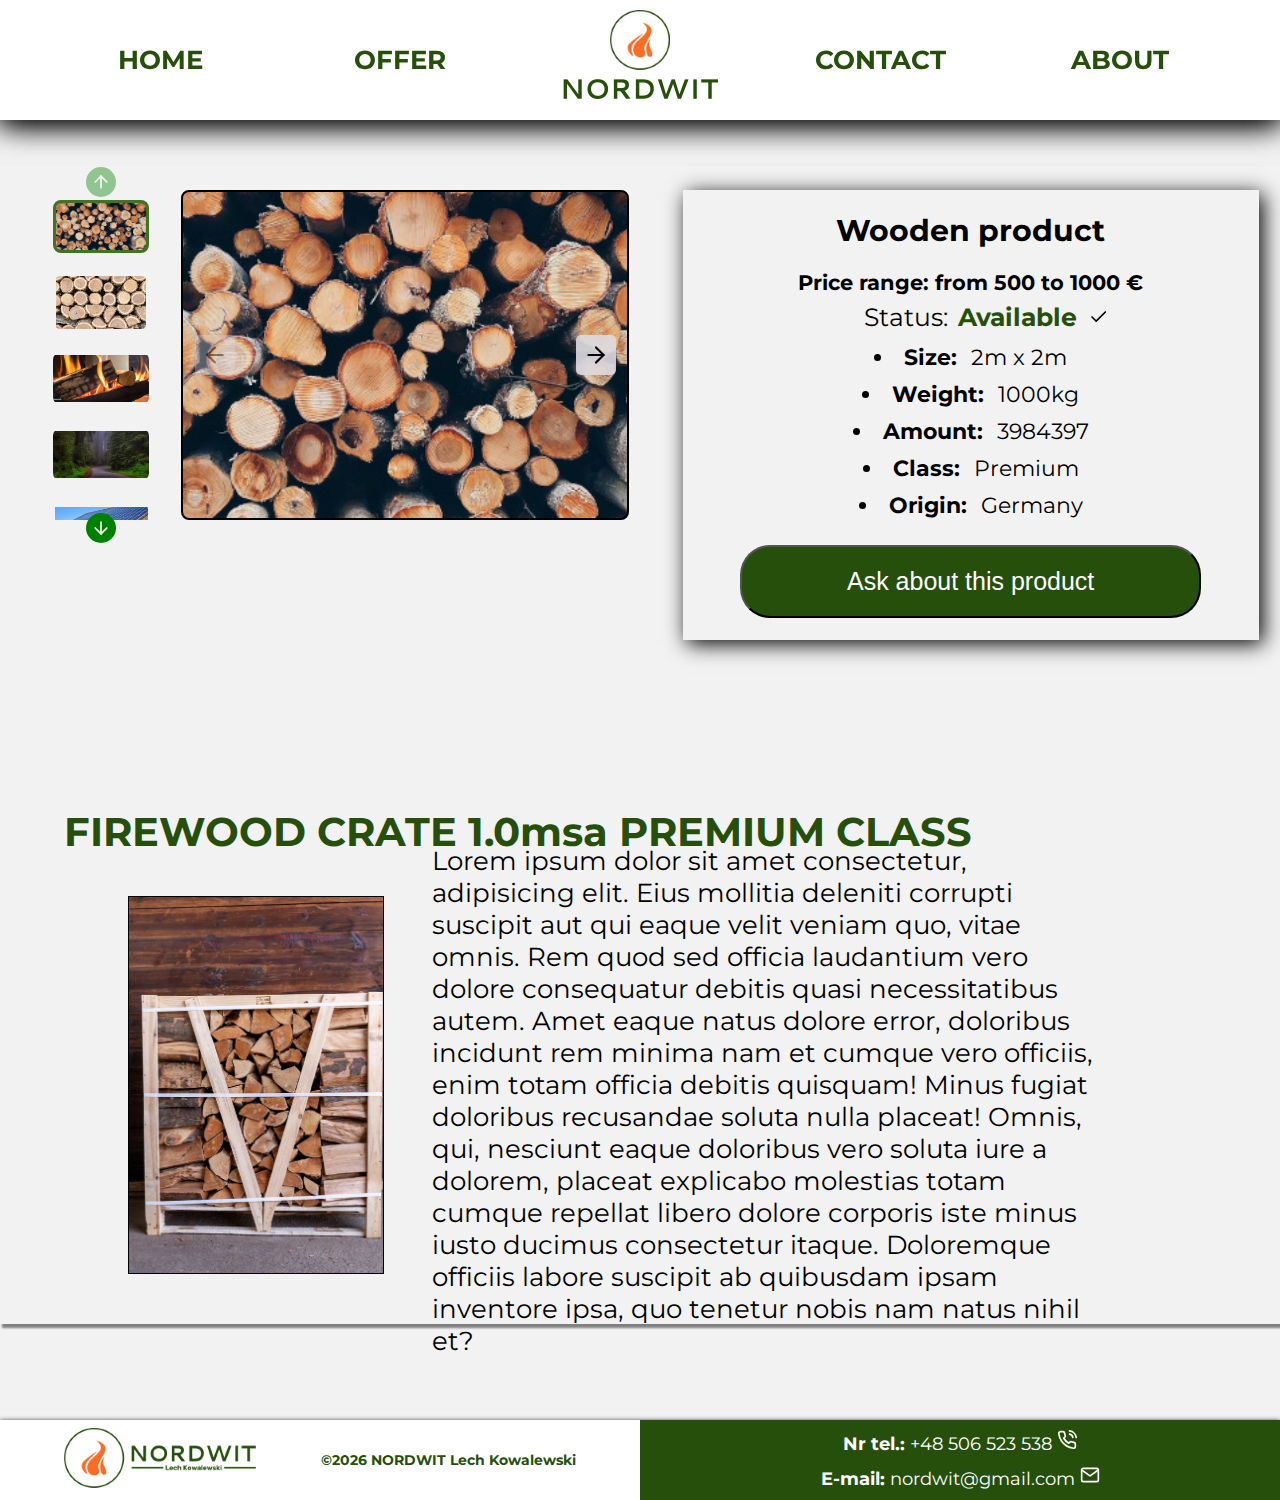
==== html/slider-prototype.html @ c37dd150 "slider page upgrade" ====
<!DOCTYPE html>
<html lang="pl">

<head>
	<meta charset="UTF-8" />
	<meta name="viewport" content="width=device-width, initial-scale=1.0" />
	<title>Document</title>
	<link rel="preconnect" href="https://fonts.googleapis.com" />
	<link rel="preconnect" href="https://fonts.gstatic.com" crossorigin />
	<link href="https://fonts.googleapis.com/css2?family=Montserrat:wght@300;400;700&display=swap" rel="stylesheet" />
	<link rel="stylesheet" href="../css/main.css" />
	<link rel="stylesheet" href="../css/slider-proto.css" />
</head>

<body id="top">
	<div class="offset"></div>

	<nav class="nav">
		<button class="burger-btn">
			<div class="burger-btn__box">
				<div class="burger-btn__bars"></div>
			</div>
		</button>

		<div class="solo-logo-item-1">
			<a href="#top"><img class="solo-logo-item-img" src="../img/logo-width.png" alt="logo" /></a>
		</div>

		<div class="mobile-nav">
			<div class="nav__items">
				<div class="mb-nav__item mb-nav__item-first">
					<div class="dropdown__mobile">
						<div class="dropdown__mobile-LinkAndIconBox">
							<a href="#" class="dropdown__mobile--mainDropdownItem">Offer
							</a>
							<div class="dropdown__mobile-icon">
								<a href="#">
									<div class="show-more-icon">
										<img src="../img/plus-small.svg" class="plus showProperMobileDropdownIcon"
											alt="" />
										<img src="../img/minus-small.svg" class="minus" alt="" />
									</div>
								</a>
							</div>
						</div>
						<div class="dropdown__mobile-list">
							<div class="dropdown__mobile-list-item">
								<a href="#firewood">-Firewood ➤</a>
							</div>
							<div class="dropdown__mobile-list-item">
								<a href="#kindling">-Kindling ➤</a>
							</div>
							<div class="dropdown__mobile-list-item">
								<a href="#briquette">-Briquette ➤</a>
							</div>
							<div class="dropdown__mobile-list-item">
								<a href="#pellet">-Pellet ➤</a>
							</div>
						</div>
					</div>
				</div>
				<div class="mb-nav__item">
					<a href="#top" class="">HOME</a>
				</div>
				<div class="mb-nav__item">
					<a href="#about" class="">About</a>
				</div>
				<div class="mb-nav__item">
					<a href="#contact" class="">Contact</a>
				</div>
			</div>
		</div>

		<div class="pc-nav nav">
			<div class="pc-nav-box wrapper">
				<a class="pc-nav__item pc-nav__item--animation" href="#top">Home</a>
				<div class="pc-nav__item pc-nav__item--animation pc-nav__item--dropdown" href="#">
					<a href="#">Offer</a>
					<div class="dropdown">
						<ul class="dropdown__list">
							<li class="dropdown__list-item">
								<a href="#firewood">firewood</a>
							</li>
							<li class="dropdown__list-item">
								<a href="#kindling">Kindling</a>
							</li>
							<li class="dropdown__list-item">
								<a href="#briquette">briquette</a>
							</li>
							<li class="dropdown__list-item">
								<a href="#pellet">Pellet</a>
							</li>
						</ul>
					</div>
				</div>
				<!-- pc-nav__item--dropdown -->
				<div class="pc-nav__item pc-nav__logo-item">
					<a href="#top">
						<div class="logo-item-1">
							<img src="../img/logo-circle-pc-apr.png" alt="logo" />
						</div>
						<div class="logo-item-2">
							<img src="../img/logo-nordwit-sign.png" alt="logo" />
						</div>
					</a>
				</div>

				<a class="pc-nav__item pc-nav__item--animation" href="#contact">Contact</a>
				<a class="pc-nav__item pc-nav__item--animation" href="#about">ABOUT</a>
			</div>
		</div>
	</nav>

	<header>
		<div class="slider">
			<div class="slider__otherPhotos-box">
				<div class="small-arrow small-arrow-left">
					<img src="../img/arrow-up.svg" alt="" class="" />
				</div>
				<div class="thumbnails-box">
					<div class="img-box first">
						<div class="image image-one active"></div>
					</div>
					<div class="img-box">
						<div class="image image-two"></div>
					</div>
					<div class="img-box">
						<div class="image image-three"></div>
					</div>
					<div class="img-box">
						<div class="image image-four"></div>
					</div>
					<div class="img-box">
						<div class="image image-five"></div>
					</div>
				</div>
				<div class="small-arrow small-arrow-right">
					<img src="../img/arrow-down.svg" alt="" />
				</div>
			</div>
			<div class="slider__mainPhoto-box">
				<div class="arrow arrow-left">
					<img src="../img/arrow-left.svg" alt="" />
				</div>
				<div class="photo"></div>
				<div class="arrow arrow-right">
					<img src="../img/arrow-right-black.svg" alt="" />
				</div>
			</div>
		</div>
		<div class="product">
			<h1 class="product__title">Wooden product</h1>
			<h2 class="product__price-range">Price range: from 500 to 1000 €</h2>
			<div class="product__availability-status">
				<div class="status-name">
					<p>Status: <span>Available</span></p>
					<div class="status-icon">
						<img src="../img/check.svg" alt="" />
					</div>
				</div>
			</div>
			<div class="product__description">
				<ul>
					<li>Size: <span>2m x 2m</span></li>
					<li>Weight: <span>1000kg</span></li>
					<li>Amount: <span>3984397</span></li>
					<li>Class: <span>Premium</span></li>
					<li>Origin: <span>Germany</span></li>
				</ul>
			</div>
			<button class="product__ask-for-more">Ask about this product</button>
		</div>
	</header>
	<main class="slider-main">
		<div class="product__description-box">
			<div class="wrapper">

				<div class="product__description-content">
					<div class="product__description-content--title">
						<h2>FIREWOOD CRATE 1.0msa PREMIUM CLASS</h2>
					</div>
					<div class="product__description-content--img product__description-content--img__one"> 
					</div>
					<div class="product__description-content--text">
						<p>Lorem ipsum dolor sit amet consectetur, adipisicing elit. Eius mollitia deleniti corrupti
							suscipit aut qui eaque velit veniam quo, vitae omnis. Rem quod sed officia laudantium vero
							dolore consequatur debitis quasi necessitatibus autem. Amet eaque natus dolore error,
							doloribus
							incidunt rem minima nam et cumque vero officiis, enim totam officia debitis quisquam! Minus
							fugiat doloribus recusandae soluta nulla placeat! Omnis, qui, nesciunt eaque doloribus vero
							soluta iure a dolorem, placeat explicabo molestias totam cumque repellat libero dolore
							corporis
							iste minus iusto ducimus consectetur itaque. Doloremque officiis labore suscipit ab
							quibusdam
							ipsam inventore ipsa, quo tenetur nobis nam natus nihil et?</p>
					</div>
				</div>
			</div>
		</div>
	</main>
	<footer>
		<div class="wrapper">
			<div class="footer__left">
				<div class="footer__left-logobox">
					<img src="../img/logo-width.png" alt="Logo" />
				</div>
				<div class="footer__left-textbox">
					<p>
						&copy;<span class="footer__date"></span> NORDWIT Lech Kowalewski
					</p>
				</div>
			</div>

			<div class="footer__right">
				<p>
					<span> Nr tel.: </span>
					<a href="tel: 0048506523538">
						+48 506 523 538 <img src="../img/phone-call.svg" alt="" /></a>
				</p>
				<p>
					<span> E-mail: </span>
					<a href="mailto: nordwit@gmail.com">nordwit@gmail.com <img src="../img/mail.svg" alt="" /></a>
				</p>
			</div>
		</div>
	</footer>

	<script src="../JS/script.js"></script>
	<script src="../JS/slider.js"></script>
</body>

</html>
---- css/main.css ----
@keyframes showItems {
  from {
    opacity: 0;
  }
  to {
    opacity: 1;
  }
}
@keyframes hide {
  from {
    opacity: 1;
  }
  to {
    opacity: 0;
  }
}
@keyframes show {
  from {
    opacity: 0;
  }
  to {
    opacity: 1;
  }
}
@keyframes showShadow {
  from {
    opacity: 0;
    transform: translateX(-100%);
  }
  to {
    opacity: 1;
    transform: translateX(0%);
  }
}
@keyframes hideShadow {
  from {
    opacity: 1;
    transform: translateX(0%);
  }
  to {
    opacity: 0;
    transform: translateX(-100%);
  }
}
@keyframes showCardsText {
  from {
    top: 150%;
  }
  to {
    top: 110%;
  }
}
* {
  box-sizing: border-box;
  margin: 0;
  padding: 0;
}

html {
  scroll-behavior: smooth;
  font-size: 62.5%;
}

.mobileMenuLock {
  overflow: hidden;
}

.wrapper {
  max-width: 1200px;
  width: 100%;
  margin: 0 auto;
}
.wrapper__offer {
  max-width: 1920px;
}

.hideShadow {
  animation: hideShadow 0.5s cubic-bezier(0.455, 0.03, 0.515, 0.955) forwards;
}

.showShadow {
  animation: showShadow 0.5s cubic-bezier(0.455, 0.03, 0.515, 0.955) forwards;
}

.hide {
  animation: hide 1.4s linear forwards;
}

.show {
  animation: show 1.4s linear forwards;
}

.showCardsText {
  animation: showCardsText 0.4s linear forwards;
}

.offset {
  position: absolute;
  top: 0;
  left: 0;
  background-color: rgba(0, 0, 0, 0.3);
  height: 100%;
  width: 30vw;
  z-index: 1001;
  transform: translateX(-100%);
  opacity: 0;
}

.section {
  padding: 5rem 0 10rem 0;
}

.section-title {
  font-size: 3rem;
  text-align: center;
  text-transform: uppercase;
  color: #264f0b;
}

body {
  position: relative;
  background-color: #f2f2f2;
  font-family: "Montserrat", sans-serif;
  font-size: 1.6rem;
}

.nav {
  position: sticky;
  top: 0;
  left: 0;
  display: flex;
  justify-content: space-between;
  align-items: center;
  height: 90px;
  width: 100%;
  padding: 0;
  background-color: #fff;
  box-shadow: 0px 1px 30px #000;
  z-index: 1000;
}
.nav .burger-btn {
  position: absolute;
  right: 15px;
  padding: 1em;
  background-color: transparent;
  border: 1px solid transparent;
  cursor: pointer;
  z-index: 1001;
}
.nav .burger-btn:focus {
  outline: none;
  border: 1px solid #264f0b;
  border-radius: 10px;
}
.nav .burger-btn__box {
  position: relative;
  width: 40px;
  height: 30px;
}
.nav .burger-btn__bars, .nav .burger-btn__bars::after, .nav .burger-btn__bars::before {
  position: absolute;
  right: 0;
  height: 4px;
  content: "";
  background-color: #264f0b;
}
.nav .burger-btn__bars {
  width: 100%;
}
.nav .burger-btn__bars::after {
  top: 13px;
  width: 100%;
}
.nav .burger-btn__bars::before {
  top: 27px;
  width: 100%;
}
.nav .solo-logo-item-1 {
  position: absolute;
  top: 50%;
  left: 0%;
  transform: translate(0%, -50%);
  margin-top: 2px;
  padding: 5px 15px;
}
.nav .mobile-nav {
  position: fixed;
  top: 0;
  display: flex;
  flex-direction: column;
  justify-content: space-around;
  transform: translateX(100%);
  transition: 0.5s cubic-bezier(0.455, 0.03, 0.515, 0.955);
  height: 100vh;
  width: 100%;
  background-color: #fff;
  z-index: 100;
}
.nav .mobile-nav--active {
  transform: translateX(30%);
}
.nav .mobile-nav .nav__items {
  display: flex;
  flex-direction: column;
  justify-content: space-around;
  align-items: flex-start;
  height: 60vh;
  width: 100%;
}
.nav .mobile-nav .nav__items .mb-nav__item {
  margin-left: 30px;
  width: 100vw;
}
.nav .mobile-nav .nav__items .mb-nav__item-first {
  width: auto;
}
.nav .mobile-nav .nav__items .mb-nav__item a {
  padding: 30px 30px 30px 0;
  width: 100%;
  height: 100%;
  display: block;
  font-weight: bold;
  font-size: 2.4rem;
  text-transform: uppercase;
  text-decoration: none;
  color: #264f0b;
  outline: none;
  transition: transform 0.3s;
}
.nav .mobile-nav .nav__items .mb-nav__item .dropdown__mobile {
  position: relative;
  transition: margin-bottom 0.5s cubic-bezier(0.165, 0.84, 0.44, 1);
}
.nav .mobile-nav .nav__items .mb-nav__item .dropdown__mobile--active {
  margin-bottom: 30vh;
}
.nav .mobile-nav .nav__items .mb-nav__item .dropdown__mobile--mainDropdownItem {
  padding: 30px 45px 30px 0;
}
.nav .mobile-nav .nav__items .mb-nav__item .dropdown__mobile-LinkAndIconBox {
  display: flex;
  margin-top: 2.5em;
}
.nav .mobile-nav .nav__items .mb-nav__item .dropdown__mobile-icon {
  position: relative;
}
.nav .mobile-nav .nav__items .mb-nav__item .dropdown__mobile-icon a {
  display: block;
  padding: 30px 45px;
  font-size: 1.8rem;
  width: 100%;
  height: 100%;
}
.nav .mobile-nav .nav__items .mb-nav__item .dropdown__mobile-icon .show-more-icon {
  position: absolute;
  display: flex;
  justify-content: center;
  align-items: center;
  top: 50%;
  left: 50%;
  width: 23px;
  transform: translate(-50%, -50%);
  height: 23px;
  border-radius: 50%;
  background-color: #264f0b;
}
.nav .mobile-nav .nav__items .mb-nav__item .dropdown__mobile-icon .show-more-icon .plus {
  opacity: 0;
  display: none;
}
.nav .mobile-nav .nav__items .mb-nav__item .dropdown__mobile-icon .show-more-icon .minus {
  opacity: 0;
  display: none;
}
.nav .mobile-nav .nav__items .mb-nav__item .dropdown__mobile-icon .show-more-icon .showProperMobileDropdownIcon {
  opacity: 1;
  display: block;
}
.nav .mobile-nav .nav__items .mb-nav__item .dropdown__mobile-list {
  position: absolute;
  height: 30vh;
  display: flex;
  flex-direction: column;
  justify-content: space-around;
  top: 100%;
  left: 0;
  transform: scaleY(0);
  transform-origin: top;
  list-style-type: none;
  transition: transform 0.5s cubic-bezier(0.165, 0.84, 0.44, 1);
}
.nav .mobile-nav .nav__items .mb-nav__item .dropdown__mobile-list--active {
  transform: scaleY(1);
}
.nav .mobile-nav .nav__items .mb-nav__item .dropdown__mobile-list-item {
  width: 100vw;
  padding-left: 5%;
  text-align: left;
}
.nav .mobile-nav .nav__items .mb-nav__item .dropdown__mobile-list-item a {
  position: relative;
  font-size: 1.8rem;
  padding: 0.6em 0.3em 0.6em 0;
}
.nav .pc-nav {
  height: 100%;
  width: 100%;
  display: none;
}
.nav .pc-nav-box {
  display: flex;
}
.nav .pc-nav__item {
  width: 100%;
  height: 100%;
  line-height: 120px;
  text-align: center;
  font-size: 1.6em;
  text-transform: uppercase;
  text-decoration: none;
  color: #264f0b;
  font-weight: bold;
  outline: none;
  transition: scale 0.5s, color 0.5s;
}
.nav .pc-nav__item--animation::after {
  content: "";
  position: absolute;
  width: 100%;
  left: 0;
  margin: 0 auto;
  bottom: 30px;
  height: 2px;
  transform: scaleX(0);
  transition: transform 0.3s;
  background-color: #447224;
}
.nav .pc-nav__item--animation:hover::after {
  transform: scaleX(0.5);
}
.nav .pc-nav__item--dropdown {
  position: relative;
  display: block;
}
.nav .pc-nav__item--dropdown a {
  width: 100%;
  height: 100%;
  display: block;
  color: #264f0b;
  line-height: 120px;
  font-size: 2.6rem;
  font-weight: bold;
  text-transform: uppercase;
  text-decoration: none;
  transition: scale 0.5s, color 0.3s;
}
.nav .pc-nav__item--dropdown .dropdown {
  position: absolute;
  width: 100%;
  top: 115px;
  opacity: 0;
  display: none;
  left: 0;
}
.nav .pc-nav__item--dropdown .dropdown a {
  line-height: 80px;
}
.nav .pc-nav__item--dropdown .dropdown a:hover {
  scale: 0.8;
  color: #447224;
}
.nav .pc-nav__item--dropdown .dropdown__list {
  display: flex;
  flex-direction: column;
  list-style-type: none;
}
.nav .pc-nav__item--dropdown .dropdown__list-item {
  width: 100%;
  height: 80px;
  background-color: #fff;
  text-align: center;
  border-bottom: 1px solid #000;
}
.nav .pc-nav__item--dropdown:hover .dropdown {
  display: block;
  animation: showItems 0.5s linear forwards;
}
.nav .pc-nav__item:focus {
  scale: 1.1;
}
.nav .pc-nav__item:hover {
  scale: 1.1;
  color: #447224;
}
.nav .pc-nav__logo-item {
  display: flex;
  flex-direction: column;
  padding-top: 10px;
  line-height: 30px;
}
.nav .pc-nav__logo-item a {
  outline: none;
  transition: scale 0.5s;
}
.nav .pc-nav__logo-item a:focus {
  scale: 1.1;
}

.header {
  width: 100%;
  height: calc(60vh - 100px);
}
.header__carousel {
  width: 100%;
  height: 100%;
  position: relative;
  overflow: hidden;
}
.header__carousel-photo {
  width: 100%;
  height: 100%;
  background-image: url("../img/carousel-item1-big.jpg");
  background-size: cover;
  background-position: 0 0;
  background-repeat: no-repeat;
}
.header__carousel-box {
  position: absolute;
  top: 0;
  left: 50%;
  transform: translateX(-50%);
  width: 100%;
  height: 100%;
}
.header__carousel-shadow {
  position: absolute;
  width: 100%;
  height: 100%;
  top: 0;
  left: 0;
  background-color: rgba(0, 0, 0, 0.6);
}
.header__carousel-text {
  position: absolute;
  width: 100%;
  top: 50%;
  left: 50%;
  padding: 0 1.4rem;
  transform: translate(-50%, -50%);
  text-align: center;
  color: #fff;
}
.header__carousel-text h1 {
  font-size: 2.4rem;
  margin-bottom: 0.5em;
}
.header__carousel-text p {
  font-size: 1.8rem;
  padding: 1em;
}

main {
  min-height: 100vh;
  overflow: hidden;
  position: relative;
}

.cards {
  width: 100%;
}
.cards__box {
  width: 100%;
  display: flex;
  flex-direction: row;
  flex-wrap: wrap;
  justify-content: space-evenly;
  padding-top: 2.6em;
}
.cards__item {
  width: 80%;
  height: 400px;
  position: relative;
  margin-bottom: 4em;
  border: 1px solid #000;
  overflow: hidden;
  border-top-left-radius: 8px;
  border-top-right-radius: 8px;
  cursor: pointer;
  transition: scale 0.5s;
}
.cards__item-shadow {
  position: absolute;
  top: -100%;
  left: 0;
  background-color: rgba(255, 255, 255, 0.7);
  width: 100%;
  height: 100%;
  transition: top 0.7s;
}
.cards__item-shadow--btn {
  display: flex;
  justify-content: center;
  align-items: center;
  position: absolute;
  top: 50%;
  left: 50%;
  transform: translate(-50%, -50%);
  height: 100px;
  width: 100px;
  border: 5px solid #264f0b;
  border-radius: 50%;
}
.cards__item-shadow--btn img {
  scale: 0.05;
  color: white;
}
.cards__item-photo {
  width: 100%;
  height: 100%;
  overflow: hidden;
  background-size: cover;
  background-position: center;
  background-repeat: no-repeat;
}
.cards__item-photo--one {
  background-image: url("../img/firewood-small.jpg");
}
.cards__item-photo--two {
  background-image: url("../img/briquette-small.jpg");
}
.cards__item-photo--three {
  background-image: url("../img/kindling-small.jpg");
}
.cards__item-photo--four {
  background-image: url("../img/pellet-small.jpg");
}
.cards__item-text {
  position: absolute;
  top: 150%;
  left: -100%;
  transform: translate(50%, -50%);
  width: 150%;
  height: 100%;
  background-color: #fff;
  transition: top 0.7s;
}
.cards__item-title {
  position: absolute;
  top: 6%;
  left: 50%;
  transform: translate(-50%);
  font-size: 2.7rem;
  color: #264f0b;
  text-align: center;
}
.cards__item-description {
  position: absolute;
  top: 21%;
  left: 50%;
  transform: translate(-50%);
  color: #264f0b;
}
.cards__item-description--desktop {
  display: none;
}
.cards__item-description--desktop .card_info {
  display: block;
}
.cards__item-description--mobile {
  width: 60%;
  height: 60px;
  border: 2px solid #264f0b;
  border-radius: 20px;
}
.cards__item-description-btn {
  display: block;
  width: 100%;
  height: 100%;
  color: #264f0b;
}
.cards__item-description-btn p {
  position: absolute;
  top: 50%;
  transform: translate(0, -50%);
  padding-left: 2em;
}
.cards__item-description-btn .read-more {
  width: 45px;
  height: 45px;
  position: absolute;
  top: 50%;
  left: 80%;
  transform: translate(0, -50%);
}
.cards__item-description-btn .icon_holder {
  position: absolute;
  background-color: #264f0b;
  border-radius: 50%;
}
.cards__item-description-btn .icon_holder-desktop {
  top: 50%;
  left: 80%;
  transform: translate(0, -50%);
}
.cards__item-description-btnImg {
  position: absolute;
  top: 50%;
  left: 50%;
  transform: translate(-50%, -50%);
}

.products {
  width: 100%;
}
.products__box {
  width: 100%;
  display: flex;
  flex-direction: column;
  justify-content: center;
  align-items: center;
}
.products__classlist {
  margin-left: 70%;
}
.products__classlist select {
  height: 50px;
  width: 150px;
  background-color: transparent;
  border: 2px solid #264f0b;
}
.products-title {
  margin-left: 15%;
  font-weight: bold;
  margin-bottom: 2rem;
  display: none;
}
.products-title p {
  color: #264f0b;
  text-transform: uppercase;
  font-size: 3em;
}
.products__item {
  display: flex;
  flex-direction: column;
  justify-content: center;
  align-items: center;
  width: 90%;
  height: 350px;
  border: 3px solid #264f0b;
  border-radius: 20px;
  overflow: hidden;
  margin-bottom: 1.5rem;
}
.products__item-img {
  position: relative;
  height: 60%;
  width: 100%;
  background-size: cover;
  background-position: center;
}
.products__item-img--one {
  background-image: url(../img/crate_1.png);
}
.products__item-img::after {
  content: "";
  position: absolute;
  top: 50%;
  right: -23%;
  transform: translateY(-50%);
  height: 90%;
  width: 1px;
  background-color: gray;
  display: none;
}
.products__item-content {
  position: relative;
  display: flex;
  flex-direction: column;
  justify-content: space-evenly;
  align-items: center;
  width: 100%;
  height: 40%;
}
.products__item-content--element {
  color: #264f0b;
}
.products__item-content--title p {
  text-align: left;
  font-size: 1.5em;
  font-weight: bold;
}
.products__item-content--description {
  margin-top: 1rem;
  width: 40%;
  height: auto;
  display: none;
}
.products__item-content--description p {
  font-size: 1em;
}
.products__item-content--list {
  width: 20%;
  margin-top: 1rem;
  list-style-position: inside;
  display: none;
}
.products__item-content--additional {
  height: 35%;
  width: 80%;
  background-color: none;
  border: 4px solid #264f0b;
  border-radius: 12px;
  box-shadow: 2px 2px 2px 2px #264f0b;
  transition: box-shadow 0.3s;
  cursor: pointer;
}
.products__item-content--additional a {
  text-decoration: none;
}
.products__item-content--additional p {
  height: 100%;
  width: 100%;
  display: flex;
  justify-content: center;
  align-items: center;
  font-size: 20px;
  text-transform: uppercase;
  text-align: center;
  font-weight: 600;
  color: #264f0b;
}
.products__item-content--additional:hover {
  box-shadow: none;
}

.kindling .cards__item-photo--one {
  background-image: url("../img/kindling-small.jpg");
}
.kindling .cards__item-photo--two {
  background-image: url("../img/kindling2.jpg");
}
.kindling .cards__item-photo--three {
  background-image: url("../img/kindling3.webp");
}

.briquette .cards__item-photo--one {
  background-image: url("../img/ruf.jpg");
}
.briquette .cards__item-photo--two {
  background-image: url("../img/pinikay.jpg");
  background-position-y: -100px;
  background-position-x: -100px;
}

.firewood.section,
.kindling.section,
.briquette.section {
  padding: 4rem 0 1rem 0;
  scroll-margin-top: 10em;
}

.contact {
  padding-top: 1.5em;
  display: flex;
  flex-direction: column;
  justify-content: center;
  align-items: center;
}
.contact-title {
  align-self: start;
  margin-left: 10%;
  font-weight: bold;
}
.contact-title p {
  color: #264f0b;
  text-transform: uppercase;
  font-size: 2em;
  margin-bottom: 10%;
}
.contact__map-box {
  margin: 0 auto 3%;
  width: 90%;
  height: 30vh;
  margin-bottom: 3%;
  border: 2px solid #264f0b;
}
.contact__contact-box a {
  text-decoration: underline;
  text-underline-position: below;
  text-underline-offset: 3px;
  color: #264f0b;
}
.contact__address-box, .contact__company-box, .contact__contact-box {
  width: 90%;
  margin: 0 auto;
  margin-bottom: 5%;
}
.contact__address-box h4,
.contact__address-box p, .contact__company-box h4,
.contact__company-box p, .contact__contact-box h4,
.contact__contact-box p {
  color: #264f0b;
}
.contact__address-box {
  margin-bottom: 25%;
}
.contact__form-box {
  height: 60vh;
  width: 100%;
}
.contact__form-box form {
  text-align: left;
  width: 100%;
  height: 100%;
  display: flex;
  flex-direction: column;
  justify-content: center;
  align-items: left;
}
.contact__form-box form label {
  padding-top: 10px;
  font-size: 2rem;
  margin: 0 auto;
  width: 90%;
  color: #264f0b;
}
.contact__form-box form input {
  min-height: 40px;
}
.contact__form-box form textarea {
  min-height: 100px;
}
.contact__form-box form input,
.contact__form-box form textarea {
  font-size: 1em;
  background-color: none;
  border: 2px solid #264f0b;
  border-radius: 5px;
  margin: auto;
  min-width: 90%;
  max-width: 90%;
  max-height: 100px;
}
.contact__form-box form input[type=submit] {
  background-color: #264f0b;
  color: #fff;
  margin-top: 5%;
  cursor: pointer;
}
.contact__form-box form input[type=submit]:active {
  background-color: #447224;
  scale: 0.98;
}

.form__afterpage {
  height: 100vh;
  width: 100%;
  display: flex;
  justify-content: center;
  align-items: center;
}
.form__afterpage div {
  font-size: 2.8rem;
  width: 100%;
  height: 100%;
  display: flex;
  justify-content: center;
  flex-direction: column;
  align-items: center;
  text-align: center;
}
.form__afterpage div h1 {
  color: #264f0b;
  margin-bottom: 1rem;
}
.form__afterpage div a {
  color: black;
}
.form__afterpage div a p {
  color: black;
}

.about-title p {
  font-size: 2em;
}
.about__box {
  width: 90%;
  margin: auto;
  box-shadow: 4px 4px 20px #000;
}
.about__box-text {
  padding: 5%;
  color: #264f0b;
  font-size: 1em;
}

.contact .contact-title,
.about .about-title {
  align-self: start;
  margin-left: 10%;
  font-weight: bold;
}
.contact .contact-title p,
.about .about-title p {
  color: #264f0b;
  text-transform: uppercase;
  margin-bottom: 10%;
}

footer {
  position: relative;
  margin-top: auto;
  height: 80px;
  width: 100%;
  box-shadow: 0px 1px 5px #000;
}
footer .footer__left {
  position: absolute;
  top: 0;
  left: 0;
  display: flex;
  flex-direction: column;
  justify-content: center;
  align-items: center;
  width: 50%;
  height: 100%;
  background-color: #fff;
  color: #264f0b;
}
footer .footer__left-logobox img {
  scale: 0.7;
}
footer .footer__left-textbox {
  font-size: 0.8rem;
  font-weight: bold;
  display: none;
}
footer .footer__right {
  position: absolute;
  top: 0;
  right: 0;
  width: 50%;
  height: 100%;
  display: flex;
  flex-direction: column;
  justify-content: space-evenly;
  align-items: center;
  color: #fff;
  font-size: 1.3rem;
  background-color: #264f0b;
}
footer .footer__right span {
  display: none;
}
footer .footer__right img {
  display: none;
}
footer .footer__right a {
  text-decoration: none;
  color: #fff;
}

@media (min-width: 390px) and (max-width: 600px) {
  .products__item {
    width: 80%;
    height: 50vh;
    margin-bottom: 1.8rem;
  }
  .products__item-content--additional p {
    line-height: 50px;
    font-size: 24px;
  }
  footer .footer__left-logobox img {
    scale: 0.9;
  }
  footer .footer__right {
    font-size: 1.5rem;
  }
}
@media (max-width: 568px) {
  .nav .mobile-nav .nav__items .mb-nav__item {
    margin-top: 2%;
    margin-bottom: 2%;
  }
  .nav .mobile-nav .nav__items .mb-nav__item a {
    padding: 15px 15px 15px 0;
    font-size: 2rem;
  }
  .nav .mobile-nav .nav__items .mb-nav__item .dropdown__mobile--mainDropdownItem {
    padding: 15px 45px 15px 0;
  }
  .nav .mobile-nav .nav__items .mb-nav__item .dropdown__mobile-icon a {
    padding: 10px 20px;
  }
  .img-carousel-section {
    margin-top: 20px;
  }
  .cards {
    margin-top: 1rem;
  }
}
@media (min-width: 768px) {
  .nav {
    height: 120px;
  }
  .nav .mobile-nav .nav__items .mb-nav__item a {
    font-size: 3.2rem;
  }
  .nav .mobile-nav .nav__items .mb-nav__item .dropdown__mobile-icon .show-more-icon {
    width: 30px;
    height: 30px;
  }
  .nav .mobile-nav .nav__items .mb-nav__item .dropdown__mobile-list-item a {
    padding: 1em 2em 1em 0;
    font-size: 2.5rem;
  }
  .header__carousel-text {
    color: #fff;
  }
  .header__carousel-text h1 {
    font-size: 4rem;
    margin-bottom: 0.8em;
  }
  .header__carousel-text p {
    font-size: 2.6rem;
  }
  .section-title {
    font-size: 4rem;
  }
  .cards__item {
    width: 45%;
    height: 400px;
  }
  .cards__item-title {
    font-size: 2.8rem;
  }
  .cards__item-description {
    font-size: 1.7rem;
  }
  .cards__item-description--mobile {
    top: 18%;
    padding: 2em 0;
  }
  .cards__item-description-btn .read-more {
    width: 50px;
    height: 50px;
  }
  .products__box {
    flex-direction: row;
    flex-wrap: wrap;
  }
  .products__item {
    height: 400px;
    width: 45%;
    margin: 2.5%;
  }
  .products__item-content--additional p {
    line-height: 45px;
  }
  .contact-title p {
    font-size: 2.4em;
    margin-bottom: 10%;
  }
  .contact__address-box {
    margin-bottom: 0%;
  }
  .contact__address-box h4 {
    font-size: 25px;
  }
  .contact__address-box p {
    font-size: 20px;
  }
  .contact__form-box form label {
    padding-top: 0;
  }
  .contact__form-box form input {
    margin: 0 auto 2% auto;
  }
  .contact__form-box form textarea {
    margin: 0 auto;
  }
  .about-title {
    font-size: 2em;
  }
  .about__box-text {
    font-size: 2.5rem;
  }
  footer .footer__left-logobox img {
    scale: 1;
  }
  footer .footer__right {
    font-size: 2rem;
  }
  footer .footer__right img {
    display: inline;
  }
}
@media (min-width: 1000px) {
  .cards__item {
    height: 5vh;
    width: 40%;
    height: 550px;
  }
  .cards__item-title {
    font-size: 3.2rem;
  }
  .cards__item-description--mobile {
    top: 23%;
  }
  .cards__item-description-btn {
    height: 70px;
  }
  .cards__item-description-btn p {
    font-size: 18px;
  }
  .cards__item-description-btn .read-more {
    left: 80%;
  }
  .products__item {
    height: 500px;
  }
  .products__item-content--title p {
    font-size: 3.2rem;
  }
  .products__item-content--additional p {
    font-size: 2.4rem;
    line-height: 55px;
  }
  main {
    min-height: 90vh;
  }
  .contact {
    height: 100%;
    padding-bottom: 0;
  }
  .contact-title p {
    font-size: 3em;
    margin-bottom: 5%;
  }
  .contact__address-box {
    margin-bottom: 2%;
  }
  .contact__address-box h4 {
    font-size: 25px;
  }
  .contact__address-box p {
    font-size: 20px;
  }
  .contact__form-box {
    height: auto;
  }
  .contact__form-box form label {
    padding-top: 0;
  }
  .contact__form-box form input {
    margin: 0 auto 2% auto;
  }
  .contact__form-box form textarea {
    margin: 0 auto;
  }
}
@media (min-width: 1200px) {
  .nav .solo-logo-item-1 {
    display: none;
  }
  .nav .burger-btn {
    display: none;
  }
  .nav .pc-nav {
    display: block;
  }
  .header__carousel-text {
    color: #fff;
  }
  .header__carousel-text h1 {
    font-size: 5rem;
    margin-bottom: 20px;
  }
  .header__carousel-text p {
    font-size: 3rem;
  }
  main {
    min-height: calc(100vh - 200px);
  }
  .cards__box {
    padding-top: 3em;
  }
  .cards__item {
    width: 24%;
    height: 540px;
    margin-bottom: 2em;
  }
  .cards__item-text {
    border-top: 1px solid black;
    top: 110%;
  }
  .cards__item-title {
    font-size: 3.5rem;
  }
  .cards__item-description {
    font-size: 2rem;
  }
  .cards__item-description--desktop {
    display: block;
  }
  .cards__item-description--mobile {
    display: none;
  }
  .cards__item:hover {
    scale: 1.05;
  }
  .briquette .cards__item-photo--two {
    background-position-x: -150px;
    background-position-y: -150px;
  }
  .firewood.section,
  .kindling.section,
  .briquette.section {
    padding: rem 0 3rem 0;
  }
  .products {
    width: 100%;
  }
  .products-title {
    display: block;
  }
  .products__item {
    flex-direction: row;
    justify-content: space-between;
    height: 350px;
    width: 100%;
    margin: 2rem auto;
  }
  .products__item-img {
    position: relative;
    margin-left: 3%;
    height: 90%;
    width: 250px;
    border: 3px solid gray;
  }
  .products__item-img::after {
    display: block;
  }
  .products__item-content {
    display: block;
    height: 90%;
    width: 800px;
  }
  .products__item-content--title p {
    font-size: 2em;
  }
  .products__item-content--description {
    margin-top: 1rem;
    width: 90%;
    height: auto;
    display: block;
  }
  .products__item-content--description p {
    font-size: 1.8rem;
  }
  .products__item-content--list {
    display: block;
  }
  .products__item-content--additional {
    position: absolute;
    right: 15%;
    height: 20%;
    width: 40%;
  }
  .products__item-content--additional p {
    line-height: 60px;
  }
  .contact {
    position: relative;
    flex-direction: row;
    flex-wrap: wrap;
    align-items: center;
    justify-content: space-evenly;
    height: 100%;
  }
  .contact .wrapper {
    max-width: 1920px;
  }
  .contact-title {
    margin-left: 12%;
    margin-top: 1%;
    margin-bottom: 0%;
    width: 100%;
    height: 20vh;
  }
  .contact__map-box {
    position: absolute;
    left: 0;
    top: 55%;
    width: 40%;
    height: 22vh;
    margin-left: 10%;
    margin-bottom: 3%;
    border: 2px solid #264f0b;
  }
  .contact__address-box {
    top: 240%;
    left: 10%;
  }
  .contact__company-box {
    top: 200%;
    left: 10%;
  }
  .contact__contact-box {
    top: 160%;
    left: 10%;
  }
  .contact__address-box, .contact__company-box, .contact__contact-box {
    position: absolute;
    margin-bottom: 0%;
    display: block;
  }
  .contact__address-box h4, .contact__company-box h4, .contact__contact-box h4 {
    font-size: 25px;
  }
  .contact__address-box p, .contact__company-box p, .contact__contact-box p {
    font-size: 20px;
  }
  .contact__form-box {
    position: absolute;
    top: 50%;
    right: 0;
    margin-right: 15%;
    width: 30%;
  }
  .contact__form-box form label {
    padding-top: 0;
  }
  .contact__form-box form input {
    margin: 0 auto 2% auto;
  }
  .contact__form-box form textarea {
    margin: 0 auto;
  }
  .about__box {
    width: 100%;
  }
  .contact .contact-title p,
  .about .about-title p {
    margin-bottom: 5%;
  }
  footer .footer__left {
    justify-content: space-evenly;
    flex-direction: row;
  }
  footer .footer__left-textbox {
    display: inline;
    font-size: 14px;
  }
  footer .footer__right {
    font-size: 1.8rem;
  }
  footer .footer__right span {
    font-weight: bold;
    display: inline;
  }
  footer .footer__right img {
    display: inline;
  }
}/*# sourceMappingURL=main.css.map */
---- css/slider-proto.css ----
header {
  padding-bottom: 5em;
  width: 100%;
}
header .slider {
  width: 100%;
  touch-action: manipulation;
  height: 50vh;
  display: block;
  position: relative;
}
header .slider__otherPhotos-box {
  position: relative;
  display: flex;
  justify-content: center;
  align-items: center;
  display: none;
  width: 15%;
  height: 100%;
}
header .slider__otherPhotos-box .small-arrow {
  position: absolute;
  display: flex;
  justify-content: center;
  align-items: center;
  transform: translateX(-50%);
  width: 30px;
  height: 30px;
  background-color: green;
  border-radius: 50%;
  transition: opacity 0.5s;
  cursor: pointer;
  touch-action: manipulation;
}
header .slider__otherPhotos-box .small-arrow-left {
  top: -7%;
  left: 50%;
}
header .slider__otherPhotos-box .small-arrow-right {
  bottom: -7%;
  left: 50%;
}
header .slider__otherPhotos-box .thumbnails-box {
  width: 100%;
  height: 100%;
  overflow: hidden;
  scroll-behavior: smooth;
}
header .slider__otherPhotos-box .thumbnails-box .img-box {
  width: 100%;
  height: 20%;
  margin: 1rem 0;
  opacity: 1;
  cursor: pointer;
}
header .slider__otherPhotos-box .thumbnails-box .img-box .image {
  width: 100%;
  height: 80%;
  background-size: cover;
  background-position: center;
  background-repeat: no-repeat;
  overflow: hidden;
  border-radius: 8px;
  margin: 0 auto;
  border: 3px solid transparent;
  transition: border 0.3s;
}
header .slider__otherPhotos-box .thumbnails-box .img-box .image-one {
  background-image: url("../img/carousel-item1-small.jpg");
}
header .slider__otherPhotos-box .thumbnails-box .img-box .image-two {
  background-image: url("../img/carousel-item2-small.jpg");
}
header .slider__otherPhotos-box .thumbnails-box .img-box .image-three {
  background-image: url("../img/carousel-item3-small.jpg");
}
header .slider__otherPhotos-box .thumbnails-box .img-box .image-four {
  background-image: url("../img/carousel-item4-small.jpg");
}
header .slider__otherPhotos-box .thumbnails-box .img-box .image-five {
  background-image: url("../img/carousel-item5-small.jpg");
}
header .slider__otherPhotos-box .thumbnails-box .img-box .active {
  border: 3px solid #447224;
}
header .slider__mainPhoto-box {
  position: relative;
  width: 100%;
  height: 100%;
}
header .slider__mainPhoto-box .photo {
  width: 100%;
  height: 100%;
  overflow: hidden;
  background-image: url("../img/carousel-item1-small.jpg");
  background-position: center;
  background-size: cover;
  background-repeat: no-repeat;
}
header .slider .arrow {
  display: flex;
  touch-action: manipulation;
  position: absolute;
  justify-content: center;
  align-items: center;
  transform: translateY(-50%);
  width: 40px;
  height: 40px;
  background-color: rgba(221, 218, 224, 0.9);
  border-radius: 5px;
  transition: opacity 0.5s;
  cursor: pointer;
}
header .slider .arrow-left {
  top: 50%;
  left: 3%;
}
header .slider .arrow-right {
  top: 50%;
  right: 3%;
}
header .product {
  position: relative;
  width: 100%;
  height: 50vh;
  text-align: center;
  margin-bottom: 2em;
}
header .product__title {
  font-size: 3rem;
  padding: 2rem;
}
header .product__price-range {
  font-size: 2.1rem;
}
header .product__availability-status {
  width: 100%;
  height: 60px;
  display: flex;
  justify-content: center;
  align-items: center;
  position: relative;
}
header .product__availability-status .status-name {
  position: relative;
  display: flex;
  align-items: center;
  justify-content: center;
  width: -moz-fit-content;
  width: fit-content;
  max-width: 70%;
  height: 100%;
}
header .product__availability-status .status-name p {
  display: flex;
  justify-content: center;
  align-items: center;
}
header .product__availability-status .status-name p span {
  display: block;
  height: 100%;
  color: #264f0b;
  font-weight: bold;
  text-align: center;
  margin-left: 1rem;
}
header .product__availability-status .status-name .status-icon {
  position: absolute;
  top: 50%;
  left: 110%;
  width: 5%;
  transform: translate(-50%, -50%);
  display: flex;
  justify-content: center;
  align-items: center;
}
header .product__description ul {
  width: 80%;
  margin: 0 auto;
  text-align: center;
  list-style-position: inside;
  padding-inline-start: 0;
}
header .product__description li {
  padding: 1rem;
  font-size: 1.8rem;
  font-weight: bold;
}
header .product__description li span {
  font-weight: normal;
  margin-left: 0.8rem;
}
header .product__ask-for-more {
  padding: 2rem;
  margin: 2rem 0;
  width: 80%;
  border-radius: 30px;
  background-color: #264f0b;
  font-size: 2.5rem;
  color: #fff;
  overflow: hidden;
  cursor: pointer;
  transition: scale 0.1s;
}
header .product__ask-for-more:active {
  background-color: #447224;
  scale: 0.98;
}

main .product__description-box {
  height: 200vh;
  width: 100%;
  margin-top: 4em;
  box-shadow: 2px 4px 2px 0px gray;
}
main .product__description-box .wrapper {
  max-width: 1920px;
  width: 100%;
  height: 100%;
}
main .product__description-content {
  width: 100%;
  height: 100%;
  display: flex;
  flex-wrap: wrap;
  justify-content: center;
  align-items: center;
}
main .product__description-content--title {
  height: 5%;
  width: 100%;
  padding: 0em 2em;
}
main .product__description-content--title h2 {
  color: #264f0b;
  font-size: 2rem;
}
main .product__description-content--img {
  height: 30%;
  width: 90%;
  background-image: url("../img/crate_1.png");
  background-position: center;
  background-size: cover;
  border: 1px solid #000;
  margin-bottom: 2em;
  order: 3;
}
main .product__description-content--text {
  height: 25%;
  width: 100%;
  display: flex;
  align-items: center;
  justify-content: center;
  padding: 0 2em;
}
main .product__description-content--text p {
  text-align: left;
  font-size: 1.5rem;
}

@media (min-width: 768px) {
  main .product__title {
    font-size: 4rem;
  }
  main .product__price-range {
    font-size: 3rem;
  }
  main .product__availability-status {
    font-size: 2.5rem;
  }
  main .product__description li {
    font-size: 2.5rem;
  }
}
@media (min-width: 1200px) {
  header {
    height: calc(80vh - 120px);
    padding: 7rem 0 20rem 0;
    display: flex;
    justify-content: space-evenly;
    flex-wrap: wrap;
  }
  header .slider {
    width: 50%;
    touch-action: manipulation;
    height: 100%;
    display: flex;
    justify-content: space-evenly;
    align-items: center;
    position: relative;
  }
  header .slider__otherPhotos-box {
    display: block;
  }
  header .slider__mainPhoto-box {
    position: relative;
    width: 70%;
    height: 100%;
  }
  header .slider__mainPhoto-box .photo {
    width: 100%;
    height: 100%;
    overflow: hidden;
    background-image: url("../img/carousel-item1-small.jpg");
    background-position: center;
    background-size: cover;
    background-repeat: no-repeat;
    border-radius: 8px;
    border: 2px solid black;
  }
  header .product {
    position: relative;
    display: flex;
    flex-direction: column;
    justify-content: space-evenly;
    align-items: center;
    width: 45%;
    height: 50vh;
    text-align: center;
    box-shadow: 4px 4px 20px #000;
    margin-bottom: 6%;
  }
  header .product__title {
    width: 100%;
    font-size: 3rem;
  }
  header .product__price-range {
    width: 100%;
    font-size: 2.1rem;
  }
  header .product__availability-status {
    width: 100%;
    height: 40px;
    display: flex;
    justify-content: center;
    align-items: center;
    position: relative;
  }
  header .product__availability-status .status-name {
    position: relative;
    display: flex;
    align-items: center;
    justify-content: center;
    width: -moz-fit-content;
    width: fit-content;
    max-width: 70%;
    height: 100%;
  }
  header .product__availability-status .status-name p {
    display: flex;
    justify-content: center;
    align-items: center;
    font-size: 2.5rem;
  }
  header .product__availability-status .status-name p span {
    display: block;
    height: 100%;
    color: #264f0b;
    font-weight: bold;
    text-align: center;
    margin-left: 1rem;
  }
  header .product__availability-status .status-name .status-icon {
    position: absolute;
    top: 50%;
    left: 110%;
    width: 5%;
    transform: translate(-50%, -50%);
    display: flex;
    justify-content: center;
    align-items: center;
  }
  header .product__description {
    width: 100%;
  }
  header .product__description ul {
    width: 80%;
    margin: 0 auto;
    text-align: center;
    list-style-position: inside;
    padding-inline-start: 0;
  }
  header .product__description li {
    padding: 0.5rem;
    font-size: 2.2rem;
    font-weight: bold;
  }
  header .product__description li span {
    font-weight: normal;
    margin-left: 0.8rem;
  }
  header .product__ask-for-more {
    display: flex;
    justify-content: center;
    align-items: center;
    width: 80%;
    margin-bottom: 2rem;
    padding: 2rem;
    border-radius: 30px;
    background-color: #264f0b;
    font-size: 2.5rem;
    color: #fff;
    overflow: hidden;
    cursor: pointer;
  }
  header .product__ask-for-more:active {
    background-color: #447224;
    scale: 0.98;
  }
  main .product__description-box {
    height: 60vh;
    width: 100%;
    margin-top: 4em;
    box-shadow: 2px 4px 2px 0px gray;
  }
  main .product__description-box .wrapper {
    max-width: 1920px;
    width: 100%;
    height: 100%;
  }
  main .product__description-content {
    width: 100%;
    height: 100%;
    display: flex;
    flex-wrap: wrap;
    justify-content: center;
    align-items: center;
  }
  main .product__description-content--title {
    height: 15%;
    width: 100%;
    padding: 1em 4em;
  }
  main .product__description-content--title h2 {
    color: #264f0b;
    font-size: 4rem;
  }
  main .product__description-content--img {
    height: 70%;
    width: 20%;
    background-image: url("../img/crate_1.png");
    background-position: center;
    background-size: cover;
    border: 1px solid #000;
    margin-bottom: 2em;
  }
  main .product__description-content--text {
    height: 80%;
    width: 60%;
    display: flex;
    align-items: center;
    justify-content: center;
    padding: 1em 3em;
    order: 3;
  }
  main .product__description-content--text p {
    text-align: left;
    font-size: 2.6rem;
  }
}/*# sourceMappingURL=slider-proto.css.map */
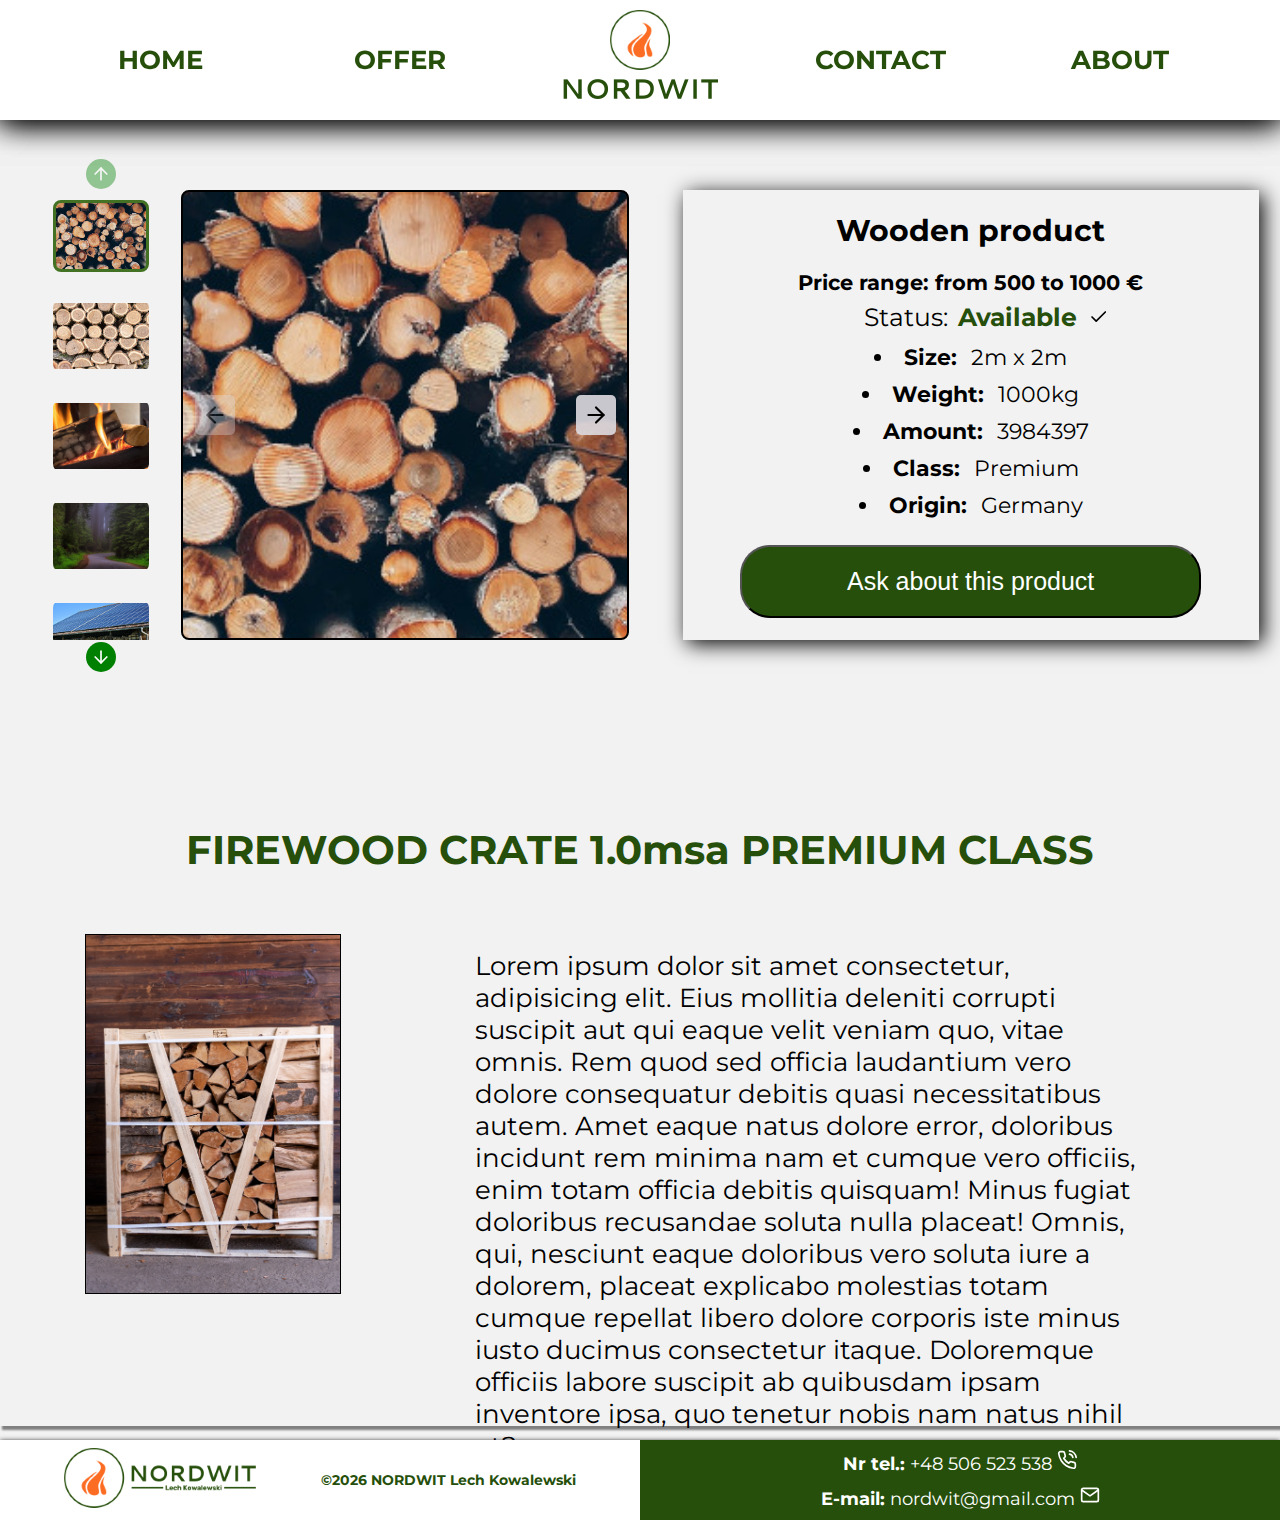
==== commit 06ab4a3d: "some fixes" ====
--- a/html/slider-prototype.html
+++ b/html/slider-prototype.html
@@ -1,232 +1,251 @@
 <!DOCTYPE html>
 <html lang="pl">
-
-<head>
-	<meta charset="UTF-8" />
-	<meta name="viewport" content="width=device-width, initial-scale=1.0" />
-	<title>Document</title>
-	<link rel="preconnect" href="https://fonts.googleapis.com" />
-	<link rel="preconnect" href="https://fonts.gstatic.com" crossorigin />
-	<link href="https://fonts.googleapis.com/css2?family=Montserrat:wght@300;400;700&display=swap" rel="stylesheet" />
-	<link rel="stylesheet" href="../css/main.css" />
-	<link rel="stylesheet" href="../css/slider-proto.css" />
-</head>
-
-<body id="top">
-	<div class="offset"></div>
-
-	<nav class="nav">
-		<button class="burger-btn">
-			<div class="burger-btn__box">
-				<div class="burger-btn__bars"></div>
-			</div>
-		</button>
-
-		<div class="solo-logo-item-1">
-			<a href="#top"><img class="solo-logo-item-img" src="../img/logo-width.png" alt="logo" /></a>
-		</div>
-
-		<div class="mobile-nav">
-			<div class="nav__items">
-				<div class="mb-nav__item mb-nav__item-first">
-					<div class="dropdown__mobile">
-						<div class="dropdown__mobile-LinkAndIconBox">
-							<a href="#" class="dropdown__mobile--mainDropdownItem">Offer
-							</a>
-							<div class="dropdown__mobile-icon">
-								<a href="#">
-									<div class="show-more-icon">
-										<img src="../img/plus-small.svg" class="plus showProperMobileDropdownIcon"
-											alt="" />
-										<img src="../img/minus-small.svg" class="minus" alt="" />
-									</div>
+	<head>
+		<meta charset="UTF-8" />
+		<meta name="viewport" content="width=device-width, initial-scale=1.0" />
+		<title>Document</title>
+		<link rel="preconnect" href="https://fonts.googleapis.com" />
+		<link rel="preconnect" href="https://fonts.gstatic.com" crossorigin />
+		<link
+			href="https://fonts.googleapis.com/css2?family=Montserrat:wght@300;400;700&display=swap"
+			rel="stylesheet" />
+		<link rel="stylesheet" href="../css/main.css" />
+		<link rel="stylesheet" href="../css/slider-proto.css" />
+	</head>
+
+	<body id="top">
+		<div class="offset"></div>
+
+		<nav class="nav">
+			<button class="burger-btn">
+				<div class="burger-btn__box">
+					<div class="burger-btn__bars"></div>
+				</div>
+			</button>
+
+			<div class="solo-logo-item-1">
+				<a href="#top"
+					><img
+						class="solo-logo-item-img"
+						src="../img/logo-width.png"
+						alt="logo"
+				/></a>
+			</div>
+
+			<div class="mobile-nav">
+				<div class="nav__items">
+					<div class="mb-nav__item mb-nav__item-first">
+						<div class="dropdown__mobile">
+							<div class="dropdown__mobile-LinkAndIconBox">
+								<a href="#" class="dropdown__mobile--mainDropdownItem"
+									>Offer
 								</a>
-							</div>
-						</div>
-						<div class="dropdown__mobile-list">
-							<div class="dropdown__mobile-list-item">
-								<a href="#firewood">-Firewood ➤</a>
-							</div>
-							<div class="dropdown__mobile-list-item">
-								<a href="#kindling">-Kindling ➤</a>
-							</div>
-							<div class="dropdown__mobile-list-item">
-								<a href="#briquette">-Briquette ➤</a>
-							</div>
-							<div class="dropdown__mobile-list-item">
-								<a href="#pellet">-Pellet ➤</a>
-							</div>
-						</div>
-					</div>
-				</div>
-				<div class="mb-nav__item">
-					<a href="#top" class="">HOME</a>
-				</div>
-				<div class="mb-nav__item">
-					<a href="#about" class="">About</a>
-				</div>
-				<div class="mb-nav__item">
-					<a href="#contact" class="">Contact</a>
-				</div>
-			</div>
-		</div>
-
-		<div class="pc-nav nav">
-			<div class="pc-nav-box wrapper">
-				<a class="pc-nav__item pc-nav__item--animation" href="#top">Home</a>
-				<div class="pc-nav__item pc-nav__item--animation pc-nav__item--dropdown" href="#">
-					<a href="#">Offer</a>
-					<div class="dropdown">
-						<ul class="dropdown__list">
-							<li class="dropdown__list-item">
-								<a href="#firewood">firewood</a>
-							</li>
-							<li class="dropdown__list-item">
-								<a href="#kindling">Kindling</a>
-							</li>
-							<li class="dropdown__list-item">
-								<a href="#briquette">briquette</a>
-							</li>
-							<li class="dropdown__list-item">
-								<a href="#pellet">Pellet</a>
-							</li>
-						</ul>
-					</div>
-				</div>
-				<!-- pc-nav__item--dropdown -->
-				<div class="pc-nav__item pc-nav__logo-item">
-					<a href="#top">
-						<div class="logo-item-1">
-							<img src="../img/logo-circle-pc-apr.png" alt="logo" />
-						</div>
-						<div class="logo-item-2">
-							<img src="../img/logo-nordwit-sign.png" alt="logo" />
-						</div>
-					</a>
-				</div>
-
-				<a class="pc-nav__item pc-nav__item--animation" href="#contact">Contact</a>
-				<a class="pc-nav__item pc-nav__item--animation" href="#about">ABOUT</a>
-			</div>
-		</div>
-	</nav>
-
-	<header>
-		<div class="slider">
-			<div class="slider__otherPhotos-box">
-				<div class="small-arrow small-arrow-left">
-					<img src="../img/arrow-up.svg" alt="" class="" />
-				</div>
-				<div class="thumbnails-box">
-					<div class="img-box first">
-						<div class="image image-one active"></div>
-					</div>
-					<div class="img-box">
-						<div class="image image-two"></div>
-					</div>
-					<div class="img-box">
-						<div class="image image-three"></div>
-					</div>
-					<div class="img-box">
-						<div class="image image-four"></div>
-					</div>
-					<div class="img-box">
-						<div class="image image-five"></div>
-					</div>
-				</div>
-				<div class="small-arrow small-arrow-right">
-					<img src="../img/arrow-down.svg" alt="" />
-				</div>
-			</div>
-			<div class="slider__mainPhoto-box">
-				<div class="arrow arrow-left">
-					<img src="../img/arrow-left.svg" alt="" />
-				</div>
-				<div class="photo"></div>
-				<div class="arrow arrow-right">
-					<img src="../img/arrow-right-black.svg" alt="" />
-				</div>
-			</div>
-		</div>
-		<div class="product">
-			<h1 class="product__title">Wooden product</h1>
-			<h2 class="product__price-range">Price range: from 500 to 1000 €</h2>
-			<div class="product__availability-status">
-				<div class="status-name">
-					<p>Status: <span>Available</span></p>
-					<div class="status-icon">
-						<img src="../img/check.svg" alt="" />
-					</div>
-				</div>
-			</div>
-			<div class="product__description">
-				<ul>
-					<li>Size: <span>2m x 2m</span></li>
-					<li>Weight: <span>1000kg</span></li>
-					<li>Amount: <span>3984397</span></li>
-					<li>Class: <span>Premium</span></li>
-					<li>Origin: <span>Germany</span></li>
-				</ul>
-			</div>
-			<button class="product__ask-for-more">Ask about this product</button>
-		</div>
-	</header>
-	<main class="slider-main">
-		<div class="product__description-box">
+								<div class="dropdown__mobile-icon">
+									<a href="#">
+										<div class="show-more-icon">
+											<img
+												src="../img/plus-small.svg"
+												class="plus showProperMobileDropdownIcon"
+												alt="" />
+											<img src="../img/minus-small.svg" class="minus" alt="" />
+										</div>
+									</a>
+								</div>
+							</div>
+							<div class="dropdown__mobile-list">
+								<div class="dropdown__mobile-list-item">
+									<a href="#firewood">-Firewood ➤</a>
+								</div>
+								<div class="dropdown__mobile-list-item">
+									<a href="#kindling">-Kindling ➤</a>
+								</div>
+								<div class="dropdown__mobile-list-item">
+									<a href="#briquette">-Briquette ➤</a>
+								</div>
+								<div class="dropdown__mobile-list-item">
+									<a href="#pellet">-Pellet ➤</a>
+								</div>
+							</div>
+						</div>
+					</div>
+					<div class="mb-nav__item">
+						<a href="#top" class="">HOME</a>
+					</div>
+					<div class="mb-nav__item">
+						<a href="#about" class="">About</a>
+					</div>
+					<div class="mb-nav__item">
+						<a href="#contact" class="">Contact</a>
+					</div>
+				</div>
+			</div>
+
+			<div class="pc-nav nav">
+				<div class="pc-nav-box wrapper">
+					<a class="pc-nav__item pc-nav__item--animation" href="#top">Home</a>
+					<div
+						class="pc-nav__item pc-nav__item--animation pc-nav__item--dropdown"
+						href="#">
+						<a href="#">Offer</a>
+						<div class="dropdown">
+							<ul class="dropdown__list">
+								<li class="dropdown__list-item">
+									<a href="#firewood">firewood</a>
+								</li>
+								<li class="dropdown__list-item">
+									<a href="#kindling">Kindling</a>
+								</li>
+								<li class="dropdown__list-item">
+									<a href="#briquette">briquette</a>
+								</li>
+								<li class="dropdown__list-item">
+									<a href="#pellet">Pellet</a>
+								</li>
+							</ul>
+						</div>
+					</div>
+					<!-- pc-nav__item--dropdown -->
+					<div class="pc-nav__item pc-nav__logo-item">
+						<a href="#top">
+							<div class="logo-item-1">
+								<img src="../img/logo-circle-pc-apr.png" alt="logo" />
+							</div>
+							<div class="logo-item-2">
+								<img src="../img/logo-nordwit-sign.png" alt="logo" />
+							</div>
+						</a>
+					</div>
+
+					<a class="pc-nav__item pc-nav__item--animation" href="#contact"
+						>Contact</a
+					>
+					<a class="pc-nav__item pc-nav__item--animation" href="#about"
+						>ABOUT</a
+					>
+				</div>
+			</div>
+		</nav>
+
+		<header>
+			<div class="slider">
+				<div class="slider__otherPhotos-box">
+					<div class="small-arrow small-arrow-left">
+						<img src="../img/arrow-up.svg" alt="" class="" />
+					</div>
+					<div class="thumbnails-box">
+						<div class="img-box first">
+							<div class="image image-one active"></div>
+						</div>
+						<div class="img-box">
+							<div class="image image-two"></div>
+						</div>
+						<div class="img-box">
+							<div class="image image-three"></div>
+						</div>
+						<div class="img-box">
+							<div class="image image-four"></div>
+						</div>
+						<div class="img-box">
+							<div class="image image-five"></div>
+						</div>
+					</div>
+					<div class="small-arrow small-arrow-right">
+						<img src="../img/arrow-down.svg" alt="" />
+					</div>
+				</div>
+				<div class="slider__mainPhoto-box">
+					<div class="arrow arrow-left">
+						<img src="../img/arrow-left.svg" alt="" />
+					</div>
+					<div class="photo"></div>
+					<div class="arrow arrow-right">
+						<img src="../img/arrow-right-black.svg" alt="" />
+					</div>
+				</div>
+			</div>
+			<div class="product">
+				<h1 class="product__title">Wooden product</h1>
+				<h2 class="product__price-range">Price range: from 500 to 1000 €</h2>
+				<div class="product__availability-status">
+					<div class="status-name">
+						<p>Status: <span>Available</span></p>
+						<div class="status-icon">
+							<img src="../img/check.svg" alt="" />
+						</div>
+					</div>
+				</div>
+				<div class="product__description">
+					<ul>
+						<li>Size: <span>2m x 2m</span></li>
+						<li>Weight: <span>1000kg</span></li>
+						<li>Amount: <span>3984397</span></li>
+						<li>Class: <span>Premium</span></li>
+						<li>Origin: <span>Germany</span></li>
+					</ul>
+				</div>
+				<button class="product__ask-for-more">Ask about this product</button>
+			</div>
+		</header>
+		<main class="slider-main">
+			<div class="product__description-box">
+				<div class="wrapper">
+					<div class="product__description-content">
+						<div class="product__description-content--title">
+							<h2>FIREWOOD CRATE 1.0msa PREMIUM CLASS</h2>
+						</div>
+						<div
+							class="product__description-content--img product__description-content--img__one"></div>
+						<div class="product__description-content--text">
+							<p>
+								Lorem ipsum dolor sit amet consectetur, adipisicing elit. Eius
+								mollitia deleniti corrupti suscipit aut qui eaque velit veniam
+								quo, vitae omnis. Rem quod sed officia laudantium vero dolore
+								consequatur debitis quasi necessitatibus autem. Amet eaque natus
+								dolore error, doloribus incidunt rem minima nam et cumque vero
+								officiis, enim totam officia debitis quisquam! Minus fugiat
+								doloribus recusandae soluta nulla placeat! Omnis, qui, nesciunt
+								eaque doloribus vero soluta iure a dolorem, placeat explicabo
+								molestias totam cumque repellat libero dolore corporis iste
+								minus iusto ducimus consectetur itaque. Doloremque officiis
+								labore suscipit ab quibusdam ipsam inventore ipsa, quo tenetur
+								nobis nam natus nihil et?
+							</p>
+						</div>
+					</div>
+				</div>
+			</div>
+		</main>
+		<footer>
 			<div class="wrapper">
-
-				<div class="product__description-content">
-					<div class="product__description-content--title">
-						<h2>FIREWOOD CRATE 1.0msa PREMIUM CLASS</h2>
-					</div>
-					<div class="product__description-content--img product__description-content--img__one"> 
-					</div>
-					<div class="product__description-content--text">
-						<p>Lorem ipsum dolor sit amet consectetur, adipisicing elit. Eius mollitia deleniti corrupti
-							suscipit aut qui eaque velit veniam quo, vitae omnis. Rem quod sed officia laudantium vero
-							dolore consequatur debitis quasi necessitatibus autem. Amet eaque natus dolore error,
-							doloribus
-							incidunt rem minima nam et cumque vero officiis, enim totam officia debitis quisquam! Minus
-							fugiat doloribus recusandae soluta nulla placeat! Omnis, qui, nesciunt eaque doloribus vero
-							soluta iure a dolorem, placeat explicabo molestias totam cumque repellat libero dolore
-							corporis
-							iste minus iusto ducimus consectetur itaque. Doloremque officiis labore suscipit ab
-							quibusdam
-							ipsam inventore ipsa, quo tenetur nobis nam natus nihil et?</p>
-					</div>
-				</div>
-			</div>
-		</div>
-	</main>
-	<footer>
-		<div class="wrapper">
-			<div class="footer__left">
-				<div class="footer__left-logobox">
-					<img src="../img/logo-width.png" alt="Logo" />
-				</div>
-				<div class="footer__left-textbox">
+				<div class="footer__left">
+					<div class="footer__left-logobox">
+						<img src="../img/logo-width.png" alt="Logo" />
+					</div>
+					<div class="footer__left-textbox">
+						<p>
+							&copy;<span class="footer__date"></span> NORDWIT Lech Kowalewski
+						</p>
+					</div>
+				</div>
+
+				<div class="footer__right">
 					<p>
-						&copy;<span class="footer__date"></span> NORDWIT Lech Kowalewski
+						<span> Nr tel.: </span>
+						<a href="tel: 0048506523538">
+							+48 506 523 538 <img src="../img/phone-call.svg" alt=""
+						/></a>
 					</p>
-				</div>
-			</div>
-
-			<div class="footer__right">
-				<p>
-					<span> Nr tel.: </span>
-					<a href="tel: 0048506523538">
-						+48 506 523 538 <img src="../img/phone-call.svg" alt="" /></a>
-				</p>
-				<p>
-					<span> E-mail: </span>
-					<a href="mailto: nordwit@gmail.com">nordwit@gmail.com <img src="../img/mail.svg" alt="" /></a>
-				</p>
-			</div>
-		</div>
-	</footer>
-
-	<script src="../JS/script.js"></script>
-	<script src="../JS/slider.js"></script>
-</body>
-
-</html>+					<p>
+						<span> E-mail: </span>
+						<a href="mailto: nordwit@gmail.com"
+							>nordwit@gmail.com <img src="../img/mail.svg" alt=""
+						/></a>
+					</p>
+				</div>
+			</div>
+		</footer>
+
+		<script src="../JS/script.js"></script>
+		<script src="../JS/slider.js"></script>
+	</body>
+</html>
--- a/css/slider-proto.css
+++ b/css/slider-proto.css
@@ -1,22 +1,20 @@
 header {
-  padding-bottom: 5em;
   width: 100%;
 }
 header .slider {
   width: 100%;
   touch-action: manipulation;
+  display: block;
+  position: relative;
+}
+header .slider__otherPhotos-box {
+  position: relative;
+  display: flex;
+  width: 15%;
   height: 50vh;
-  display: block;
-  position: relative;
-}
-header .slider__otherPhotos-box {
-  position: relative;
-  display: flex;
   justify-content: center;
   align-items: center;
   display: none;
-  width: 15%;
-  height: 100%;
 }
 header .slider__otherPhotos-box .small-arrow {
   position: absolute;
@@ -86,7 +84,7 @@
 header .slider__mainPhoto-box {
   position: relative;
   width: 100%;
-  height: 100%;
+  height: 50vh;
 }
 header .slider__mainPhoto-box .photo {
   width: 100%;
@@ -122,9 +120,7 @@
 header .product {
   position: relative;
   width: 100%;
-  height: 50vh;
   text-align: center;
-  margin-bottom: 2em;
 }
 header .product__title {
   font-size: 3rem;
@@ -208,50 +204,50 @@
 }
 
 main .product__description-box {
-  height: 200vh;
-  width: 100%;
-  margin-top: 4em;
+  width: 100%;
+  margin-top: 2rem;
   box-shadow: 2px 4px 2px 0px gray;
+  padding-bottom: 5rem;
 }
 main .product__description-box .wrapper {
   max-width: 1920px;
   width: 100%;
-  height: 100%;
 }
 main .product__description-content {
   width: 100%;
-  height: 100%;
-  display: flex;
-  flex-wrap: wrap;
-  justify-content: center;
+  display: flex;
+  flex-direction: column;
   align-items: center;
 }
 main .product__description-content--title {
-  height: 5%;
-  width: 100%;
-  padding: 0em 2em;
+  height: 10vh;
+  width: 100%;
+  padding: 1rem 2rem;
+  margin-bottom: 1rem;
+  display: flex;
+  justify-content: center;
+  align-items: center;
 }
 main .product__description-content--title h2 {
   color: #264f0b;
   font-size: 2rem;
 }
 main .product__description-content--img {
-  height: 30%;
   width: 90%;
+  height: 40vh;
   background-image: url("../img/crate_1.png");
   background-position: center;
   background-size: cover;
   border: 1px solid #000;
-  margin-bottom: 2em;
+  margin-bottom: 2rem;
   order: 3;
 }
 main .product__description-content--text {
-  height: 25%;
-  width: 100%;
-  display: flex;
-  align-items: center;
-  justify-content: center;
-  padding: 0 2em;
+  width: 100%;
+  display: flex;
+  align-items: center;
+  justify-content: center;
+  padding: 1rem 2rem 3rem 2rem;
 }
 main .product__description-content--text p {
   text-align: left;
@@ -259,23 +255,32 @@
 }
 
 @media (min-width: 768px) {
-  main .product__title {
+  header .product__title {
     font-size: 4rem;
   }
-  main .product__price-range {
+  header .product__price-range {
     font-size: 3rem;
   }
-  main .product__availability-status {
+  header .product__availability-status {
     font-size: 2.5rem;
   }
-  main .product__description li {
+  header .product__description li {
     font-size: 2.5rem;
+  }
+  main .product__description-content--title {
+    padding: 0 2rem;
+    margin-bottom: 0;
+  }
+  main .product__description-content--title h2 {
+    font-size: 3.5rem;
+  }
+  main .product__description-content--text p {
+    font-size: 2.2rem;
   }
 }
 @media (min-width: 1200px) {
   header {
-    height: calc(80vh - 120px);
-    padding: 7rem 0 20rem 0;
+    padding: 7rem 0 10rem 0;
     display: flex;
     justify-content: space-evenly;
     flex-wrap: wrap;
@@ -283,7 +288,6 @@
   header .slider {
     width: 50%;
     touch-action: manipulation;
-    height: 100%;
     display: flex;
     justify-content: space-evenly;
     align-items: center;
@@ -295,7 +299,6 @@
   header .slider__mainPhoto-box {
     position: relative;
     width: 70%;
-    height: 100%;
   }
   header .slider__mainPhoto-box .photo {
     width: 100%;
@@ -318,7 +321,6 @@
     height: 50vh;
     text-align: center;
     box-shadow: 4px 4px 20px #000;
-    margin-bottom: 6%;
   }
   header .product__title {
     width: 100%;
@@ -408,35 +410,35 @@
     scale: 0.98;
   }
   main .product__description-box {
-    height: 60vh;
     width: 100%;
     margin-top: 4em;
+    padding-bottom: 10rem;
     box-shadow: 2px 4px 2px 0px gray;
   }
   main .product__description-box .wrapper {
     max-width: 1920px;
     width: 100%;
-    height: 100%;
   }
   main .product__description-content {
     width: 100%;
-    height: 100%;
     display: flex;
     flex-wrap: wrap;
-    justify-content: center;
+    flex-direction: row;
+    justify-content: space-evenly;
     align-items: center;
   }
   main .product__description-content--title {
-    height: 15%;
+    height: 10vh;
     width: 100%;
     padding: 1em 4em;
+    margin-bottom: 4rem;
   }
   main .product__description-content--title h2 {
     color: #264f0b;
     font-size: 4rem;
   }
   main .product__description-content--img {
-    height: 70%;
+    height: 40vh;
     width: 20%;
     background-image: url("../img/crate_1.png");
     background-position: center;
@@ -445,12 +447,12 @@
     margin-bottom: 2em;
   }
   main .product__description-content--text {
-    height: 80%;
     width: 60%;
-    display: flex;
-    align-items: center;
-    justify-content: center;
-    padding: 1em 3em;
+    height: 40vh;
+    display: flex;
+    justify-content: center;
+    align-items: flex-start;
+    padding: 0 3em;
     order: 3;
   }
   main .product__description-content--text p {
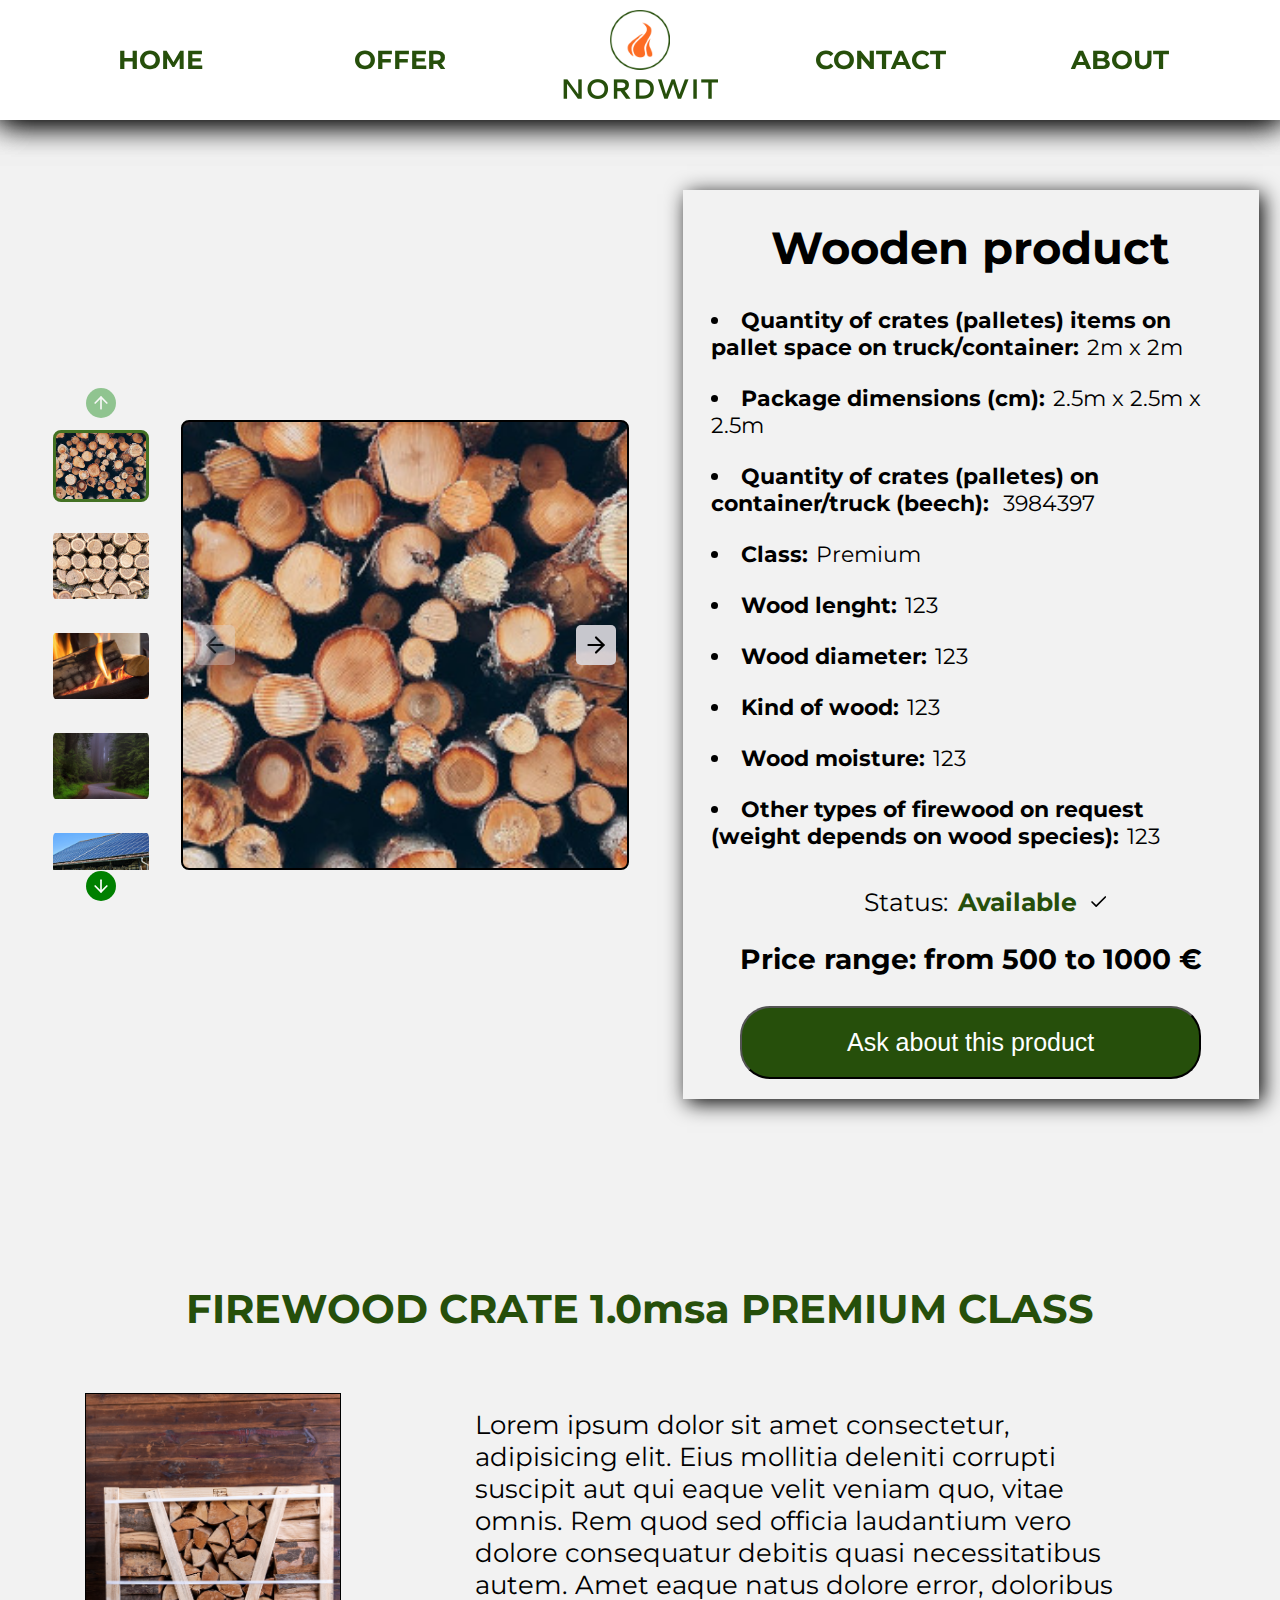
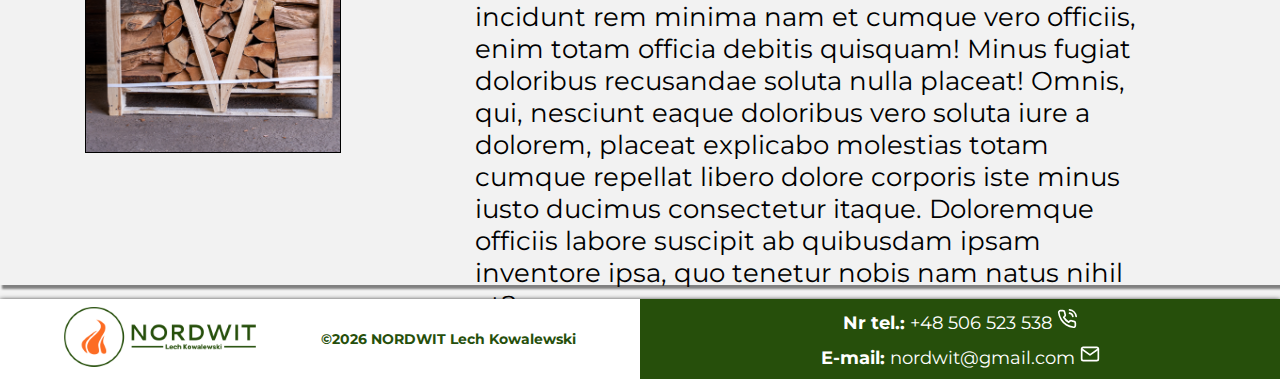
==== commit 17ac0d7b: "changed list of items" ====
--- a/html/slider-prototype.html
+++ b/html/slider-prototype.html
@@ -165,7 +165,29 @@
 			</div>
 			<div class="product">
 				<h1 class="product__title">Wooden product</h1>
-				<h2 class="product__price-range">Price range: from 500 to 1000 €</h2>
+
+				<div class="product__description">
+					<ul>
+						<li>
+							Quantity of crates (palletes) items on pallet space on
+							truck/container:<span>2m x 2m</span>
+						</li>
+						<li>Package dimensions (cm):<span>2.5m x 2.5m x 2.5m</span></li>
+						<li>
+							Quantity of crates (palletes) on container/truck (beech):
+							<span>3984397</span>
+						</li>
+						<li>Class:<span>Premium</span></li>
+						<li>Wood lenght:<span>123</span></li>
+						<li>Wood diameter:<span>123</span></li>
+						<li>Kind of wood:<span>123</span></li>
+						<li>Wood moisture:<span>123</span></li>
+						<li>
+							Other types of firewood on request (weight depends on wood
+							species):<span>123</span>
+						</li>
+					</ul>
+				</div>
 				<div class="product__availability-status">
 					<div class="status-name">
 						<p>Status: <span>Available</span></p>
@@ -174,15 +196,7 @@
 						</div>
 					</div>
 				</div>
-				<div class="product__description">
-					<ul>
-						<li>Size: <span>2m x 2m</span></li>
-						<li>Weight: <span>1000kg</span></li>
-						<li>Amount: <span>3984397</span></li>
-						<li>Class: <span>Premium</span></li>
-						<li>Origin: <span>Germany</span></li>
-					</ul>
-				</div>
+				<h2 class="product__price-range">Price range: from 500 to 1000 €</h2>
 				<button class="product__ask-for-more">Ask about this product</button>
 			</div>
 		</header>
--- a/css/slider-proto.css
+++ b/css/slider-proto.css
@@ -123,19 +123,26 @@
   text-align: center;
 }
 header .product__title {
-  font-size: 3rem;
-  padding: 2rem;
+  font-size: 3.2rem;
+  padding-top: 2.5rem;
+  padding-bottom: 2rem;
+  width: 80%;
+  margin: 0 auto;
 }
 header .product__price-range {
-  font-size: 2.1rem;
+  width: 80%;
+  margin: 0 auto;
+  font-size: 2.4rem;
+  padding: 2rem 0;
 }
 header .product__availability-status {
+  position: relative;
   width: 100%;
   height: 60px;
   display: flex;
   justify-content: center;
   align-items: center;
-  position: relative;
+  padding: 2rem 0;
 }
 header .product__availability-status .status-name {
   position: relative;
@@ -151,6 +158,7 @@
   display: flex;
   justify-content: center;
   align-items: center;
+  font-size: 2.2rem;
 }
 header .product__availability-status .status-name p span {
   display: block;
@@ -171,14 +179,14 @@
   align-items: center;
 }
 header .product__description ul {
-  width: 80%;
+  width: 85%;
   margin: 0 auto;
-  text-align: center;
+  text-align: left;
   list-style-position: inside;
   padding-inline-start: 0;
 }
 header .product__description li {
-  padding: 1rem;
+  padding: 2rem 0 2rem 0;
   font-size: 1.8rem;
   font-weight: bold;
 }
@@ -256,13 +264,13 @@
 
 @media (min-width: 768px) {
   header .product__title {
-    font-size: 4rem;
+    font-size: 5rem;
   }
   header .product__price-range {
-    font-size: 3rem;
-  }
-  header .product__availability-status {
-    font-size: 2.5rem;
+    font-size: 3.5rem;
+  }
+  header .product__availability-status .status-name p {
+    font-size: 3.2rem;
   }
   header .product__description li {
     font-size: 2.5rem;
@@ -318,25 +326,27 @@
     justify-content: space-evenly;
     align-items: center;
     width: 45%;
-    height: 50vh;
     text-align: center;
     box-shadow: 4px 4px 20px #000;
   }
   header .product__title {
     width: 100%;
-    font-size: 3rem;
+    padding-top: 3rem;
+    padding-bottom: 0;
+    font-size: 4.5rem;
   }
   header .product__price-range {
     width: 100%;
-    font-size: 2.1rem;
+    font-size: 2.8rem;
+    padding: 2rem 0 1rem 0;
   }
   header .product__availability-status {
+    position: relative;
     width: 100%;
     height: 40px;
     display: flex;
     justify-content: center;
     align-items: center;
-    position: relative;
   }
   header .product__availability-status .status-name {
     position: relative;
@@ -376,14 +386,16 @@
     width: 100%;
   }
   header .product__description ul {
-    width: 80%;
+    width: 90%;
+    padding-top: 2rem;
+    padding-bottom: 2rem;
     margin: 0 auto;
-    text-align: center;
+    text-align: left;
     list-style-position: inside;
     padding-inline-start: 0;
   }
   header .product__description li {
-    padding: 0.5rem;
+    padding: 1.2rem 0;
     font-size: 2.2rem;
     font-weight: bold;
   }
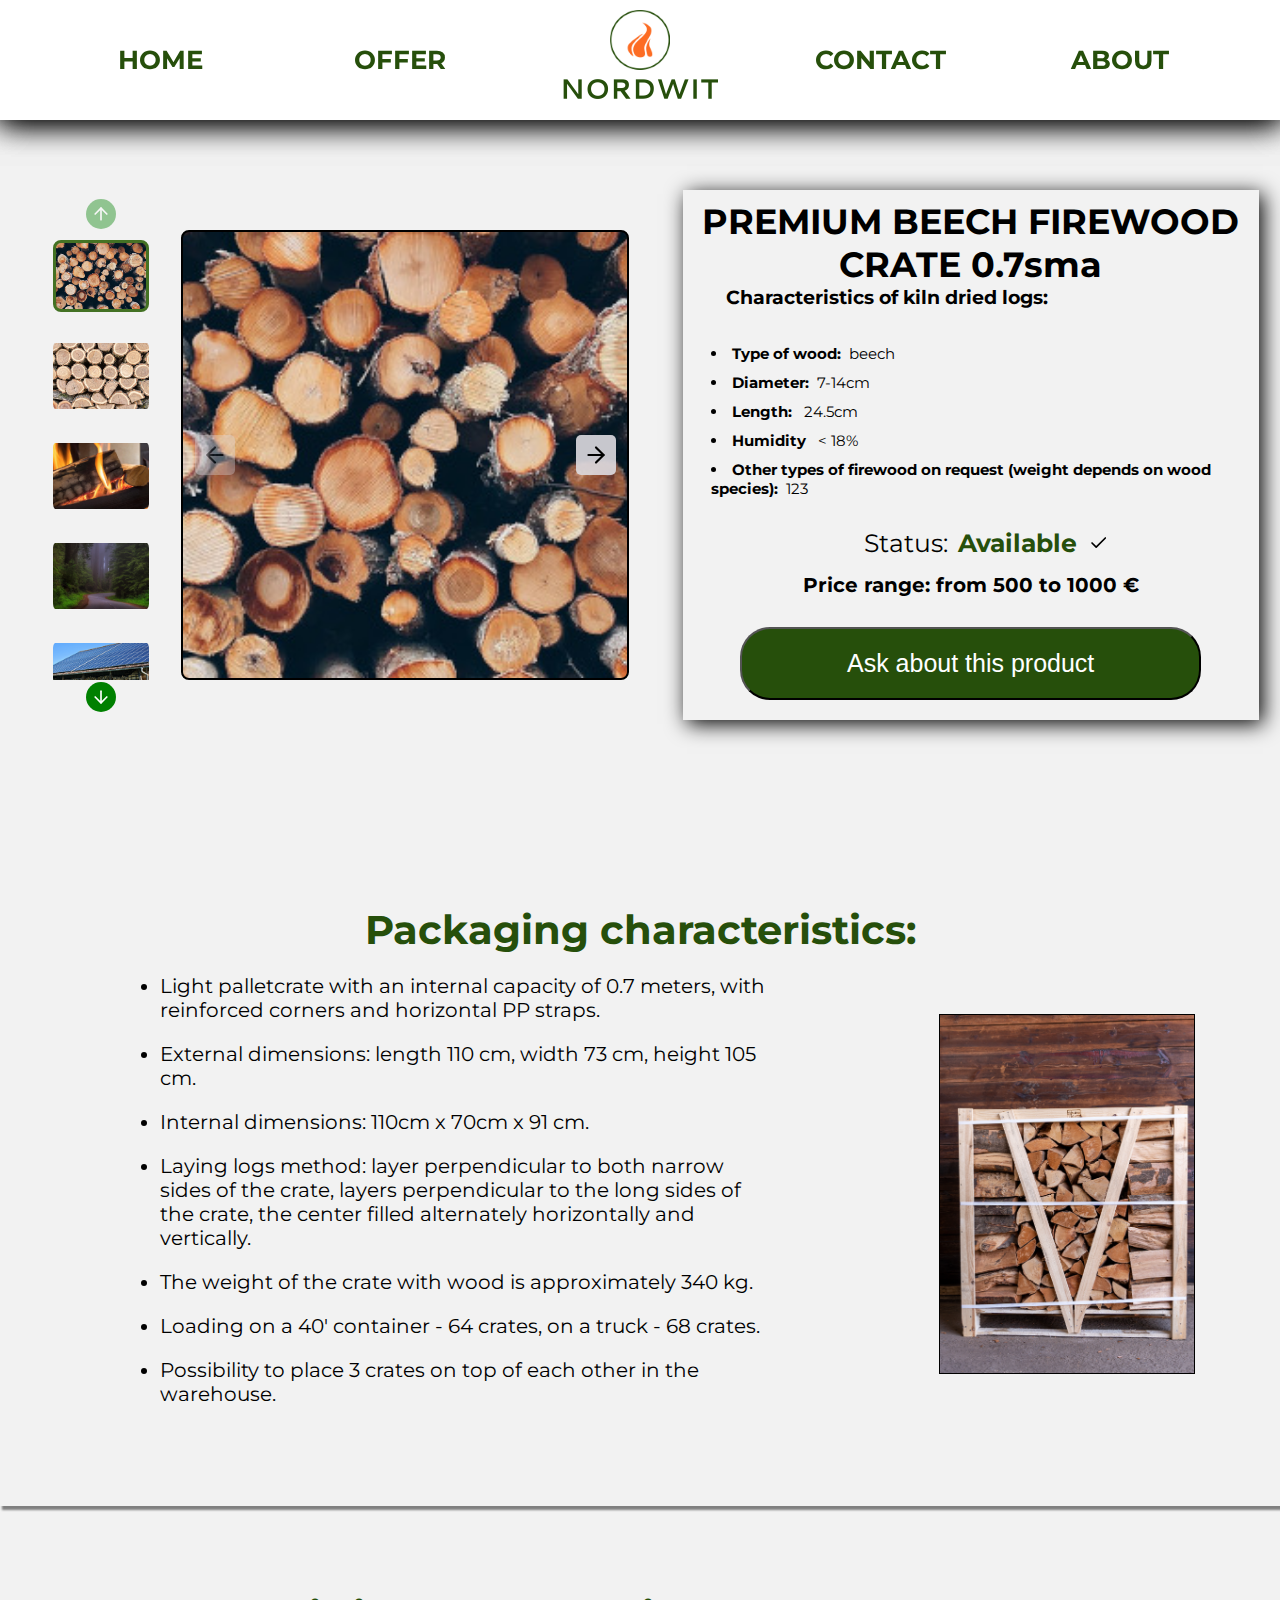
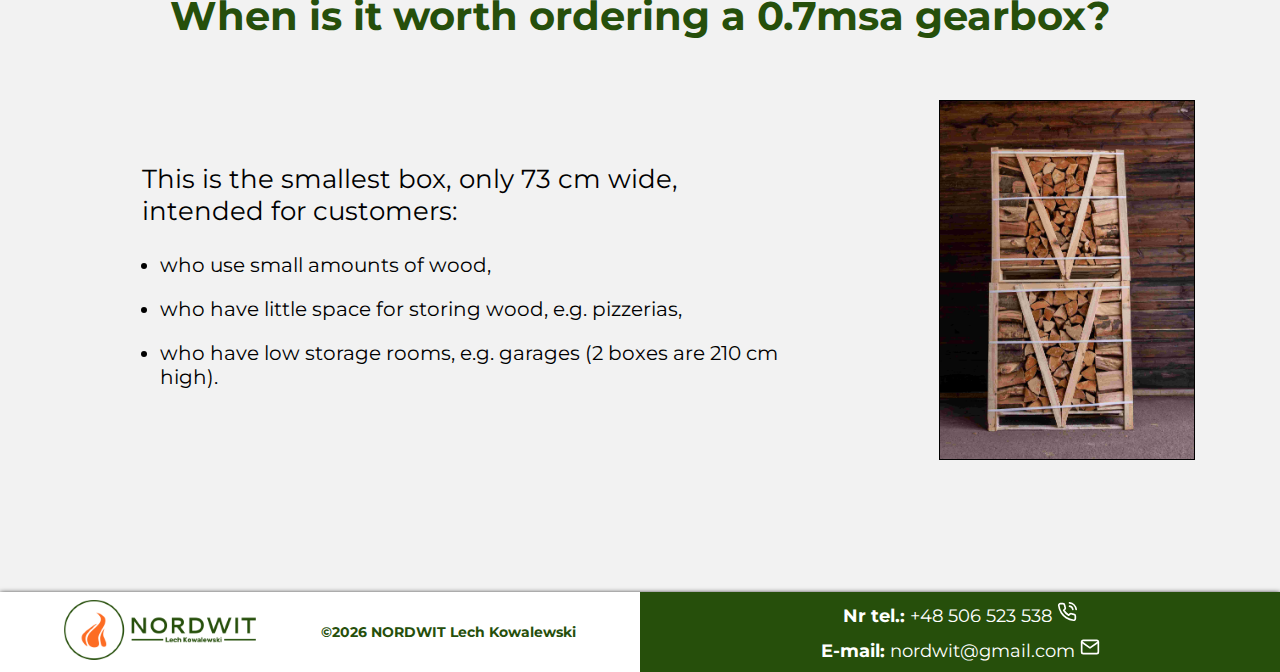
==== commit 69fd0b1b: "added slider product updated description" ====
--- a/html/slider-prototype.html
+++ b/html/slider-prototype.html
@@ -1,265 +1,281 @@
 <!DOCTYPE html>
 <html lang="pl">
-	<head>
-		<meta charset="UTF-8" />
-		<meta name="viewport" content="width=device-width, initial-scale=1.0" />
-		<title>Document</title>
-		<link rel="preconnect" href="https://fonts.googleapis.com" />
-		<link rel="preconnect" href="https://fonts.gstatic.com" crossorigin />
-		<link
-			href="https://fonts.googleapis.com/css2?family=Montserrat:wght@300;400;700&display=swap"
-			rel="stylesheet" />
-		<link rel="stylesheet" href="../css/main.css" />
-		<link rel="stylesheet" href="../css/slider-proto.css" />
-	</head>
-
-	<body id="top">
-		<div class="offset"></div>
-
-		<nav class="nav">
-			<button class="burger-btn">
-				<div class="burger-btn__box">
-					<div class="burger-btn__bars"></div>
-				</div>
-			</button>
-
-			<div class="solo-logo-item-1">
-				<a href="#top"
-					><img
-						class="solo-logo-item-img"
-						src="../img/logo-width.png"
-						alt="logo"
-				/></a>
-			</div>
-
-			<div class="mobile-nav">
-				<div class="nav__items">
-					<div class="mb-nav__item mb-nav__item-first">
-						<div class="dropdown__mobile">
-							<div class="dropdown__mobile-LinkAndIconBox">
-								<a href="#" class="dropdown__mobile--mainDropdownItem"
-									>Offer
+
+<head>
+	<meta charset="UTF-8" />
+	<meta name="viewport" content="width=device-width, initial-scale=1.0" />
+	<title>Document</title>
+	<link rel="preconnect" href="https://fonts.googleapis.com" />
+	<link rel="preconnect" href="https://fonts.gstatic.com" crossorigin />
+	<link href="https://fonts.googleapis.com/css2?family=Montserrat:wght@300;400;700&display=swap" rel="stylesheet" />
+	<link rel="stylesheet" href="../css/main.css" />
+	<link rel="stylesheet" href="../css/slider-proto.css" />
+</head>
+
+<body id="top">
+	<div class="offset"></div>
+
+	<nav class="nav">
+		<button class="burger-btn">
+			<div class="burger-btn__box">
+				<div class="burger-btn__bars"></div>
+			</div>
+		</button>
+
+		<div class="solo-logo-item-1">
+			<a href="../html/index.html#top"><img class="solo-logo-item-img" src="../img/logo-width.png"
+					alt="logo" /></a>
+		</div>
+
+		<div class="mobile-nav">
+			<div class="nav__items">
+				<div class="mb-nav__item mb-nav__item-first">
+					<div class="dropdown__mobile">
+						<div class="dropdown__mobile-LinkAndIconBox">
+							<a href="#" class="dropdown__mobile--mainDropdownItem">Offer
+							</a>
+							<div class="dropdown__mobile-icon">
+								<a href="#">
+									<div class="show-more-icon">
+										<img src="../img/plus-small.svg" class="plus showProperMobileDropdownIcon"
+											alt="" />
+										<img src="../img/minus-small.svg" class="minus" alt="" />
+									</div>
 								</a>
-								<div class="dropdown__mobile-icon">
-									<a href="#">
-										<div class="show-more-icon">
-											<img
-												src="../img/plus-small.svg"
-												class="plus showProperMobileDropdownIcon"
-												alt="" />
-											<img src="../img/minus-small.svg" class="minus" alt="" />
-										</div>
-									</a>
-								</div>
-							</div>
-							<div class="dropdown__mobile-list">
-								<div class="dropdown__mobile-list-item">
-									<a href="#firewood">-Firewood ➤</a>
-								</div>
-								<div class="dropdown__mobile-list-item">
-									<a href="#kindling">-Kindling ➤</a>
-								</div>
-								<div class="dropdown__mobile-list-item">
-									<a href="#briquette">-Briquette ➤</a>
-								</div>
-								<div class="dropdown__mobile-list-item">
-									<a href="#pellet">-Pellet ➤</a>
-								</div>
-							</div>
-						</div>
-					</div>
-					<div class="mb-nav__item">
-						<a href="#top" class="">HOME</a>
-					</div>
-					<div class="mb-nav__item">
-						<a href="#about" class="">About</a>
-					</div>
-					<div class="mb-nav__item">
-						<a href="#contact" class="">Contact</a>
-					</div>
-				</div>
-			</div>
-
-			<div class="pc-nav nav">
-				<div class="pc-nav-box wrapper">
-					<a class="pc-nav__item pc-nav__item--animation" href="#top">Home</a>
-					<div
-						class="pc-nav__item pc-nav__item--animation pc-nav__item--dropdown"
-						href="#">
-						<a href="#">Offer</a>
-						<div class="dropdown">
-							<ul class="dropdown__list">
-								<li class="dropdown__list-item">
-									<a href="#firewood">firewood</a>
-								</li>
-								<li class="dropdown__list-item">
-									<a href="#kindling">Kindling</a>
-								</li>
-								<li class="dropdown__list-item">
-									<a href="#briquette">briquette</a>
-								</li>
-								<li class="dropdown__list-item">
-									<a href="#pellet">Pellet</a>
-								</li>
-							</ul>
-						</div>
-					</div>
-					<!-- pc-nav__item--dropdown -->
-					<div class="pc-nav__item pc-nav__logo-item">
-						<a href="#top">
-							<div class="logo-item-1">
-								<img src="../img/logo-circle-pc-apr.png" alt="logo" />
-							</div>
-							<div class="logo-item-2">
-								<img src="../img/logo-nordwit-sign.png" alt="logo" />
-							</div>
-						</a>
-					</div>
-
-					<a class="pc-nav__item pc-nav__item--animation" href="#contact"
-						>Contact</a
-					>
-					<a class="pc-nav__item pc-nav__item--animation" href="#about"
-						>ABOUT</a
-					>
-				</div>
-			</div>
-		</nav>
-
-		<header>
-			<div class="slider">
-				<div class="slider__otherPhotos-box">
-					<div class="small-arrow small-arrow-left">
-						<img src="../img/arrow-up.svg" alt="" class="" />
-					</div>
-					<div class="thumbnails-box">
-						<div class="img-box first">
-							<div class="image image-one active"></div>
-						</div>
-						<div class="img-box">
-							<div class="image image-two"></div>
-						</div>
-						<div class="img-box">
-							<div class="image image-three"></div>
-						</div>
-						<div class="img-box">
-							<div class="image image-four"></div>
-						</div>
-						<div class="img-box">
-							<div class="image image-five"></div>
-						</div>
-					</div>
-					<div class="small-arrow small-arrow-right">
-						<img src="../img/arrow-down.svg" alt="" />
-					</div>
-				</div>
-				<div class="slider__mainPhoto-box">
-					<div class="arrow arrow-left">
-						<img src="../img/arrow-left.svg" alt="" />
-					</div>
-					<div class="photo"></div>
-					<div class="arrow arrow-right">
-						<img src="../img/arrow-right-black.svg" alt="" />
-					</div>
-				</div>
-			</div>
-			<div class="product">
-				<h1 class="product__title">Wooden product</h1>
-
-				<div class="product__description">
-					<ul>
-						<li>
-							Quantity of crates (palletes) items on pallet space on
-							truck/container:<span>2m x 2m</span>
-						</li>
-						<li>Package dimensions (cm):<span>2.5m x 2.5m x 2.5m</span></li>
-						<li>
-							Quantity of crates (palletes) on container/truck (beech):
-							<span>3984397</span>
-						</li>
-						<li>Class:<span>Premium</span></li>
-						<li>Wood lenght:<span>123</span></li>
-						<li>Wood diameter:<span>123</span></li>
-						<li>Kind of wood:<span>123</span></li>
-						<li>Wood moisture:<span>123</span></li>
-						<li>
-							Other types of firewood on request (weight depends on wood
-							species):<span>123</span>
-						</li>
-					</ul>
-				</div>
-				<div class="product__availability-status">
-					<div class="status-name">
-						<p>Status: <span>Available</span></p>
-						<div class="status-icon">
-							<img src="../img/check.svg" alt="" />
-						</div>
-					</div>
-				</div>
-				<h2 class="product__price-range">Price range: from 500 to 1000 €</h2>
-				<button class="product__ask-for-more">Ask about this product</button>
-			</div>
-		</header>
-		<main class="slider-main">
-			<div class="product__description-box">
-				<div class="wrapper">
-					<div class="product__description-content">
-						<div class="product__description-content--title">
-							<h2>FIREWOOD CRATE 1.0msa PREMIUM CLASS</h2>
-						</div>
-						<div
-							class="product__description-content--img product__description-content--img__one"></div>
-						<div class="product__description-content--text">
-							<p>
-								Lorem ipsum dolor sit amet consectetur, adipisicing elit. Eius
-								mollitia deleniti corrupti suscipit aut qui eaque velit veniam
-								quo, vitae omnis. Rem quod sed officia laudantium vero dolore
-								consequatur debitis quasi necessitatibus autem. Amet eaque natus
-								dolore error, doloribus incidunt rem minima nam et cumque vero
-								officiis, enim totam officia debitis quisquam! Minus fugiat
-								doloribus recusandae soluta nulla placeat! Omnis, qui, nesciunt
-								eaque doloribus vero soluta iure a dolorem, placeat explicabo
-								molestias totam cumque repellat libero dolore corporis iste
-								minus iusto ducimus consectetur itaque. Doloremque officiis
-								labore suscipit ab quibusdam ipsam inventore ipsa, quo tenetur
-								nobis nam natus nihil et?
-							</p>
-						</div>
-					</div>
-				</div>
-			</div>
-		</main>
-		<footer>
+							</div>
+						</div>
+						<div class="dropdown__mobile-list">
+							<div class="dropdown__mobile-list-item">
+								<a href="../html/index.html#firewood">-Firewood ➤</a>
+							</div>
+							<div class="dropdown__mobile-list-item">
+								<a href="../html/index.html#kindling">-Kindling ➤</a>
+							</div>
+							<div class="dropdown__mobile-list-item">
+								<a href="../html/index.html#briquette">-Briquette ➤</a>
+							</div>
+							<div class="dropdown__mobile-list-item">
+								<a href="../html/index.html#pellet">-Pellet ➤</a>
+							</div>
+						</div>
+					</div>
+				</div>
+				<div class="mb-nav__item">
+					<a href="../html/index.html#top" class="">HOME</a>
+				</div>
+				<div class="mb-nav__item">
+					<a href="../html/about/about.html" class="">About</a>
+				</div>
+				<div class="mb-nav__item">
+					<a href="../html/contact/contact.html" class="">Contact</a>
+				</div>
+			</div>
+		</div>
+
+		<div class="pc-nav nav">
+			<div class="pc-nav-box wrapper">
+				<a class="pc-nav__item pc-nav__item--animation" href="../html/index.html#top">Home</a>
+				<div class="pc-nav__item pc-nav__item--animation pc-nav__item--dropdown" href="#">
+					<a href="#">Offer</a>
+					<div class="dropdown">
+						<ul class="dropdown__list">
+							<li class="dropdown__list-item">
+								<a href="../html/index.html#firewood">firewood</a>
+							</li>
+							<li class="dropdown__list-item">
+								<a href="../html/index.html#kindling">Kindling</a>
+							</li>
+							<li class="dropdown__list-item">
+								<a href="../html/index.html#briquette">briquette</a>
+							</li>
+							<li class="dropdown__list-item">
+								<a href="../html/index.html#pellet">Pellet</a>
+							</li>
+						</ul>
+					</div>
+				</div>
+				<!-- pc-nav__item--dropdown -->
+				<div class="pc-nav__item pc-nav__logo-item">
+					<a href="../html/index.html#top">
+						<div class="logo-item-1">
+							<img src="../img/logo-circle-pc-apr.png" alt="logo" />
+						</div>
+						<div class="logo-item-2">
+							<img src="../img/logo-nordwit-sign.png" alt="logo" />
+						</div>
+					</a>
+				</div>
+
+				<a class="pc-nav__item pc-nav__item--animation" href="../html/contact/contact.html">Contact</a>
+				<a class="pc-nav__item pc-nav__item--animation" href="../html/about/about.html">ABOUT</a>
+			</div>
+		</div>
+	</nav>
+
+	<header>
+		<div class="slider">
+			<div class="slider__otherPhotos-box">
+				<div class="small-arrow small-arrow-left">
+					<img src="../img/arrow-up.svg" alt="" class="" />
+				</div>
+				<div class="thumbnails-box">
+					<div class="img-box first">
+						<div class="image image-one active"></div>
+					</div>
+					<div class="img-box">
+						<div class="image image-two"></div>
+					</div>
+					<div class="img-box">
+						<div class="image image-three"></div>
+					</div>
+					<div class="img-box">
+						<div class="image image-four"></div>
+					</div>
+					<div class="img-box">
+						<div class="image image-five"></div>
+					</div>
+				</div>
+				<div class="small-arrow small-arrow-right">
+					<img src="../img/arrow-down.svg" alt="" />
+				</div>
+			</div>
+			<div class="slider__mainPhoto-box">
+				<div class="arrow arrow-left">
+					<img src="../img/arrow-left.svg" alt="" />
+				</div>
+				<div class="photo"></div>
+				<div class="arrow arrow-right">
+					<img src="../img/arrow-right-black.svg" alt="" />
+				</div>
+			</div>
+		</div>
+		<div class="product">
+			<h1 class="product__title">PREMIUM BEECH FIREWOOD CRATE 0.7sma</h1>
+
+			<div class="product__description">
+				<h3>Characteristics of kiln dried logs:</h3>
+				<ul>
+					<li>
+						Type of wood:<span>beech</span>
+					</li>
+					<li>Diameter:<span>7-14cm</span></li>
+					<li>
+						Length:
+						<span>24.5cm</span>
+					</li>
+					<li>Humidity<span>
+							< 18% </span>
+					</li>
+					<li>
+						Other types of firewood on request (weight depends on wood
+						species):<span>123</span>
+					</li>
+				</ul>
+			</div>
+			<div class="product__availability-status">
+				<div class="status-name">
+					<p>Status: <span>Available</span></p>
+					<div class="status-icon">
+						<img src="../img/check.svg" alt="" />
+					</div>
+				</div>
+			</div>
+			<h2 class="product__price-range">Price range: from 500 to 1000 €</h2>
+			<button class="product__ask-for-more">Ask about this product</button>
+		</div>
+	</header>
+
+	<main class="slider-main">
+		<div class="product__description-box">
 			<div class="wrapper">
-				<div class="footer__left">
-					<div class="footer__left-logobox">
-						<img src="../img/logo-width.png" alt="Logo" />
-					</div>
-					<div class="footer__left-textbox">
+				<div class="product__description-content">
+					<div class="product__description-content--title">
+						<h2>Packaging characteristics: </h2>
+					</div>
+					<div class="product__description-content--img product__description-content--img__one"></div>
+					<div class="product__description-content--text">
+						<ul class="product__description-content--text---list">
+							<li class="product__description-content--text---element">Light palletcrate with an internal
+								capacity of 0.7 meters, with reinforced corners and horizontal PP straps. </li>
+							<li class="product__description-content--text---element">External dimensions: length 110 cm,
+								width 73 cm, height 105 cm.</li>
+							<li class="product__description-content--text---element">Internal dimensions: 110cm x 70cm x
+								91 cm.</li>
+							<li class="product__description-content--text---element">Laying logs method: layer
+								perpendicular to both narrow sides of the crate, layers perpendicular to the long sides
+								of the crate, the center filled alternately horizontally and vertically. </li>
+							<li class="product__description-content--text---element">The weight of the crate with wood
+								is approximately 340 kg.</li>
+							<li class="product__description-content--text---element">Loading on a 40' container - 64
+								crates, on a truck - 68 crates.</li>
+							<li class="product__description-content--text---element">Possibility to place 3 crates on
+								top of each other in the warehouse.</li>
+						</ul>
+					</div>
+				</div>
+			</div>
+		</div>
+
+		<div class="product__description-box product__description-box--second">
+			<div class="wrapper">
+				<div class="product__description-content">
+					<div class="product__description-content--title">
+						<h2>When is it worth ordering a 0.7msa gearbox?</h2>
+					</div>
+					<div class="product__description-content--img product__description-content--img__two"></div>
+					<div class="product__description-content--text">
 						<p>
-							&copy;<span class="footer__date"></span> NORDWIT Lech Kowalewski
+							This is the smallest box, only 73 cm wide, intended for customers:
 						</p>
-					</div>
-				</div>
-
-				<div class="footer__right">
+
+						<ul class="product__description-content--text---list">
+							<li class="product__description-content--text---element">
+								who use small amounts of wood,
+							</li>
+							<li class="product__description-content--text---element">
+								who have little space for storing wood, e.g. pizzerias,
+							</li>
+							<li class="product__description-content--text---element">
+								who have low storage rooms, e.g. garages (2 boxes are 210 cm high).
+							</li>
+						</ul>
+					</div>
+				</div>
+			</div>
+		</div>
+	</main>
+
+
+
+	<footer>
+		<div class="wrapper">
+			<div class="footer__left">
+				<div class="footer__left-logobox">
+					<img src="../img/logo-width.png" alt="Logo" />
+				</div>
+				<div class="footer__left-textbox">
 					<p>
-						<span> Nr tel.: </span>
-						<a href="tel: 0048506523538">
-							+48 506 523 538 <img src="../img/phone-call.svg" alt=""
-						/></a>
+						&copy;<span class="footer__date"></span> NORDWIT Lech Kowalewski
 					</p>
-					<p>
-						<span> E-mail: </span>
-						<a href="mailto: nordwit@gmail.com"
-							>nordwit@gmail.com <img src="../img/mail.svg" alt=""
-						/></a>
-					</p>
-				</div>
-			</div>
-		</footer>
-
-		<script src="../JS/script.js"></script>
-		<script src="../JS/slider.js"></script>
-	</body>
-</html>
+				</div>
+			</div>
+
+			<div class="footer__right">
+				<p>
+					<span> Nr tel.: </span>
+					<a href="tel: 0048506523538">
+						+48 506 523 538 <img src="../img/phone-call.svg" alt="" /></a>
+				</p>
+				<p>
+					<span> E-mail: </span>
+					<a href="mailto: nordwit@gmail.com">nordwit@gmail.com <img src="../img/mail.svg" alt="" /></a>
+				</p>
+			</div>
+		</div>
+	</footer>
+
+	<script src="../JS/script.js"></script>
+	<script src="../JS/slider.js"></script>
+</body>
+
+</html>--- a/css/main.css
+++ b/css/main.css
@@ -629,15 +629,41 @@
   border: 2px solid #264f0b;
 }
 .products-title {
-  margin-left: 15%;
-  font-weight: bold;
   margin-bottom: 2rem;
-  display: none;
-}
-.products-title p {
+  display: block;
+}
+.products-title h1 {
+  width: 80%;
   color: #264f0b;
   text-transform: uppercase;
-  font-size: 3em;
+  font-size: 3.2rem;
+  text-align: center;
+  margin: 0 auto;
+  padding: 2rem 0;
+}
+.products-title .products__select-list {
+  width: 80%;
+  padding: 2rem 0;
+  margin: 0 auto;
+}
+.products-title .products__select-list select {
+  width: 100%;
+  padding: 2rem 4rem;
+  font-size: 2rem;
+  text-align: center;
+  border-radius: 30px;
+  border: 3px solid #264f0b;
+  outline: none;
+  color: #000;
+  text-decoration: none;
+  -webkit-appearance: none;
+     -moz-appearance: none;
+          appearance: none;
+  background-image: url("../img/arrow-down-selectList.svg");
+  background-repeat: no-repeat;
+  background-position: 95% 45%;
+  background-size: 25px 25px;
+  overflow: hidden;
 }
 .products__item {
   display: flex;
@@ -1045,6 +1071,9 @@
     width: 50px;
     height: 50px;
   }
+  .products-title h1 {
+    font-size: 4rem;
+  }
   .products__box {
     flex-direction: row;
     flex-wrap: wrap;
@@ -1216,13 +1245,45 @@
   .firewood.section,
   .kindling.section,
   .briquette.section {
-    padding: rem 0 3rem 0;
+    padding: 3rem 0 3rem 0;
   }
   .products {
     width: 100%;
   }
   .products-title {
-    display: block;
+    display: flex;
+    justify-content: space-around;
+  }
+  .products-title h1 {
+    width: 40%;
+    color: #264f0b;
+    text-transform: uppercase;
+    font-size: 5rem;
+    text-align: center;
+    padding: 2rem 0;
+    margin: 0 0 2rem 0;
+  }
+  .products-title .products__select-list {
+    width: 40%;
+    padding: 2rem 0;
+    margin: 0;
+  }
+  .products-title .products__select-list select {
+    width: 100%;
+    padding: 2rem 4rem;
+    border-radius: 30px;
+    border: 3px solid #264f0b;
+    font-size: 2rem;
+    text-align: center;
+    outline: none;
+    -webkit-appearance: none;
+       -moz-appearance: none;
+            appearance: none;
+    background-image: url("../img/arrow-down-selectList.svg");
+    background-repeat: no-repeat;
+    background-position: 95% 45%;
+    background-size: 25px 25px;
+    overflow: hidden;
   }
   .products__item {
     flex-direction: row;
--- a/css/slider-proto.css
+++ b/css/slider-proto.css
@@ -178,6 +178,12 @@
   justify-content: center;
   align-items: center;
 }
+header .product__description h3 {
+  width: 85%;
+  margin: 0 auto;
+  text-align: left;
+  padding-bottom: 1rem;
+}
 header .product__description ul {
   width: 85%;
   margin: 0 auto;
@@ -186,7 +192,7 @@
   padding-inline-start: 0;
 }
 header .product__description li {
-  padding: 2rem 0 2rem 0;
+  padding: 1rem 0 1rem 0;
   font-size: 1.8rem;
   font-weight: bold;
 }
@@ -237,29 +243,44 @@
   align-items: center;
 }
 main .product__description-content--title h2 {
+  text-align: center;
   color: #264f0b;
   font-size: 2rem;
 }
 main .product__description-content--img {
   width: 90%;
   height: 40vh;
-  background-image: url("../img/crate_1.png");
   background-position: center;
   background-size: cover;
   border: 1px solid #000;
   margin-bottom: 2rem;
   order: 3;
 }
+main .product__description-content--img__one {
+  background-image: url("../img/crate_1.png");
+}
+main .product__description-content--img__two {
+  background-image: url("../img/crate_1-2_lq.jpg");
+}
 main .product__description-content--text {
   width: 100%;
   display: flex;
   align-items: center;
   justify-content: center;
+  flex-direction: column;
   padding: 1rem 2rem 3rem 2rem;
+}
+main .product__description-content--text---list {
+  width: 85%;
+  margin: 0 auto;
+}
+main .product__description-content--text---element {
+  padding-bottom: 2rem;
 }
 main .product__description-content--text p {
   text-align: left;
-  font-size: 1.5rem;
+  font-size: 2rem;
+  padding-bottom: 2rem;
 }
 
 @media (min-width: 768px) {
@@ -284,6 +305,9 @@
   }
   main .product__description-content--text p {
     font-size: 2.2rem;
+  }
+  main .product__description-content--text---element {
+    font-size: 2rem;
   }
 }
 @media (min-width: 1200px) {
@@ -331,14 +355,14 @@
   }
   header .product__title {
     width: 100%;
-    padding-top: 3rem;
+    padding-top: 1rem;
     padding-bottom: 0;
-    font-size: 4.5rem;
+    font-size: 3.5rem;
   }
   header .product__price-range {
     width: 100%;
-    font-size: 2.8rem;
-    padding: 2rem 0 1rem 0;
+    font-size: 2rem;
+    padding: 1rem 0 1rem 0;
   }
   header .product__availability-status {
     position: relative;
@@ -395,8 +419,8 @@
     padding-inline-start: 0;
   }
   header .product__description li {
-    padding: 1.2rem 0;
-    font-size: 2.2rem;
+    padding: 0.5rem 0;
+    font-size: 1.5rem;
     font-weight: bold;
   }
   header .product__description li span {
@@ -452,22 +476,27 @@
   main .product__description-content--img {
     height: 40vh;
     width: 20%;
-    background-image: url("../img/crate_1.png");
     background-position: center;
     background-size: cover;
     border: 1px solid #000;
     margin-bottom: 2em;
   }
+  main .product__description-content--img__two {
+    order: 3;
+  }
   main .product__description-content--text {
     width: 60%;
     height: 40vh;
-    display: flex;
-    justify-content: center;
-    align-items: flex-start;
-    padding: 0 3em;
-    order: 3;
+    order: 2;
+    text-align: left;
+  }
+  main .product__description-content--text---element {
+    font-size: 2rem;
   }
   main .product__description-content--text p {
+    height: 10vh;
+    width: 90%;
+    padding-left: 0;
     text-align: left;
     font-size: 2.6rem;
   }
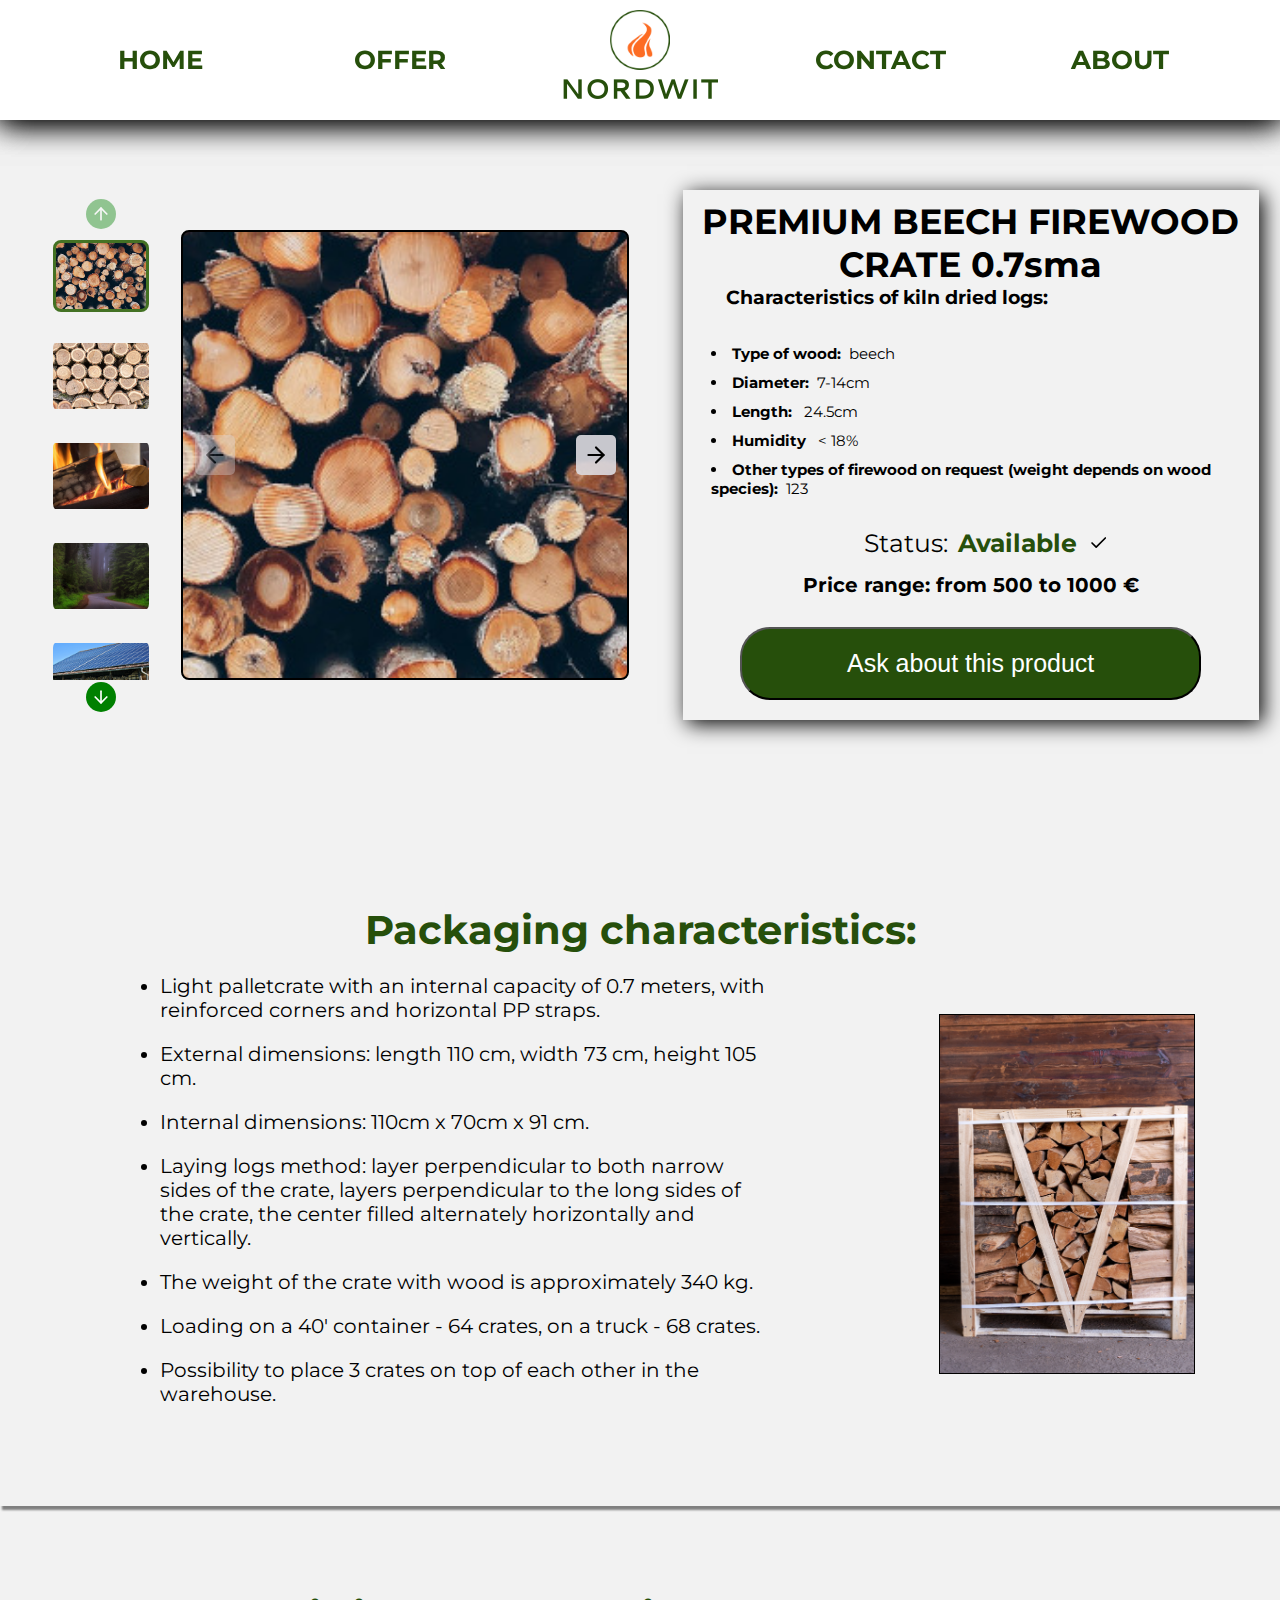
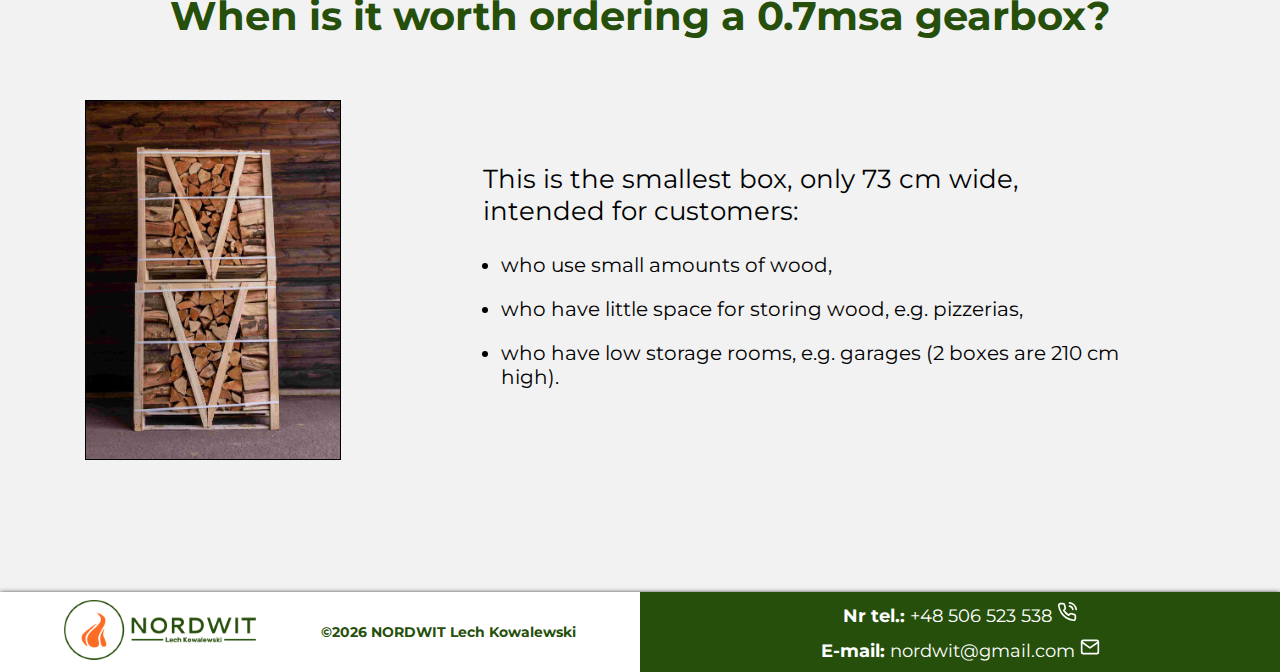
==== commit f70e7252: "changed order of slider product description elements" ====
--- a/html/slider-prototype.html
+++ b/html/slider-prototype.html
@@ -192,7 +192,7 @@
 					<div class="product__description-content--title">
 						<h2>Packaging characteristics: </h2>
 					</div>
-					<div class="product__description-content--img product__description-content--img__one"></div>
+					<div class="product__description-content--img product__description-content--img-one"></div>
 					<div class="product__description-content--text">
 						<ul class="product__description-content--text---list">
 							<li class="product__description-content--text---element">Light palletcrate with an internal
@@ -216,18 +216,17 @@
 			</div>
 		</div>
 
-		<div class="product__description-box product__description-box--second">
+		<div class="product__description-box">
 			<div class="wrapper">
-				<div class="product__description-content">
+				<div class="product__description-content product__description-content--second">
 					<div class="product__description-content--title">
 						<h2>When is it worth ordering a 0.7msa gearbox?</h2>
 					</div>
-					<div class="product__description-content--img product__description-content--img__two"></div>
+					<div class="product__description-content--img product__description-content--img-two"></div>
 					<div class="product__description-content--text">
 						<p>
 							This is the smallest box, only 73 cm wide, intended for customers:
 						</p>
-
 						<ul class="product__description-content--text---list">
 							<li class="product__description-content--text---element">
 								who use small amounts of wood,
--- a/css/slider-proto.css
+++ b/css/slider-proto.css
@@ -256,10 +256,10 @@
   margin-bottom: 2rem;
   order: 3;
 }
-main .product__description-content--img__one {
+main .product__description-content--img-one {
   background-image: url("../img/crate_1.png");
 }
-main .product__description-content--img__two {
+main .product__description-content--img-two {
   background-image: url("../img/crate_1-2_lq.jpg");
 }
 main .product__description-content--text {
@@ -481,9 +481,6 @@
     border: 1px solid #000;
     margin-bottom: 2em;
   }
-  main .product__description-content--img__two {
-    order: 3;
-  }
   main .product__description-content--text {
     width: 60%;
     height: 40vh;
@@ -500,4 +497,10 @@
     text-align: left;
     font-size: 2.6rem;
   }
+  main .product__description-content--second .product__description-content--img {
+    order: 2;
+  }
+  main .product__description-content--second .product__description-content--text {
+    order: 3;
+  }
 }/*# sourceMappingURL=slider-proto.css.map */